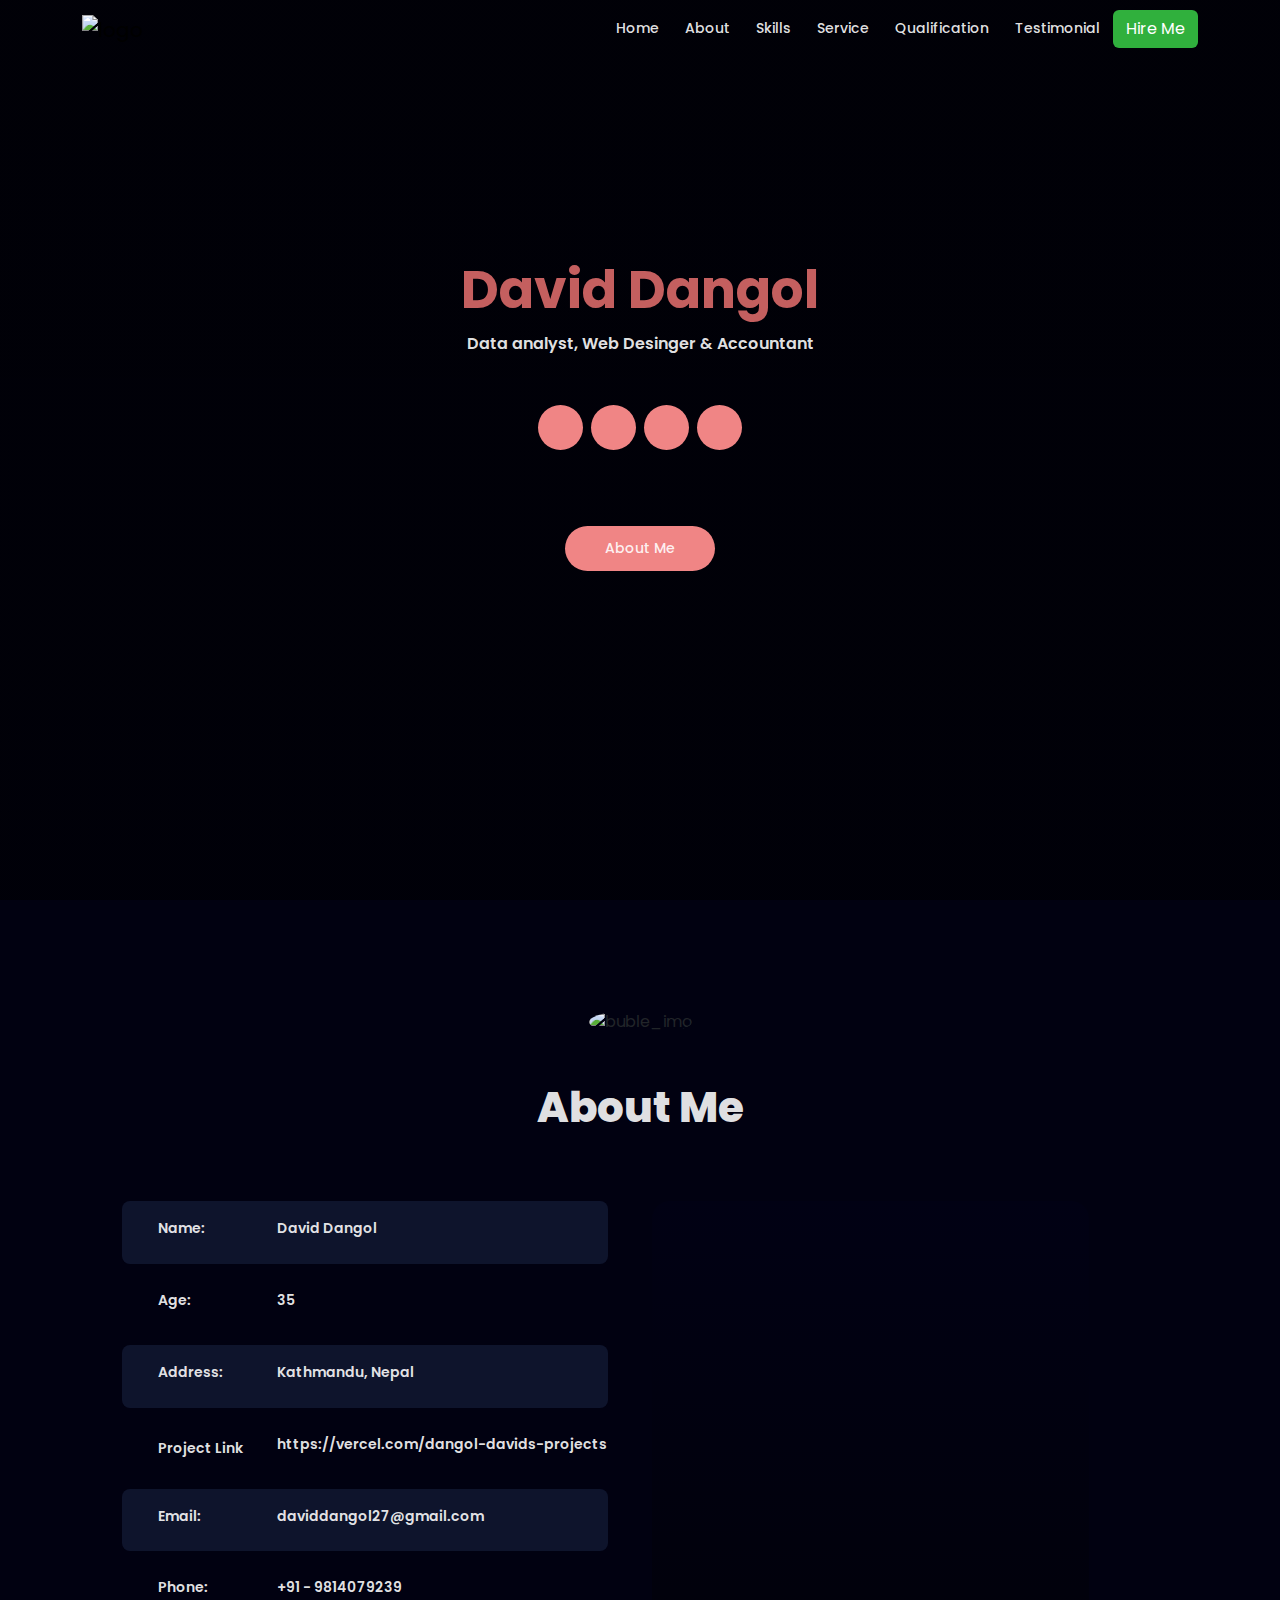
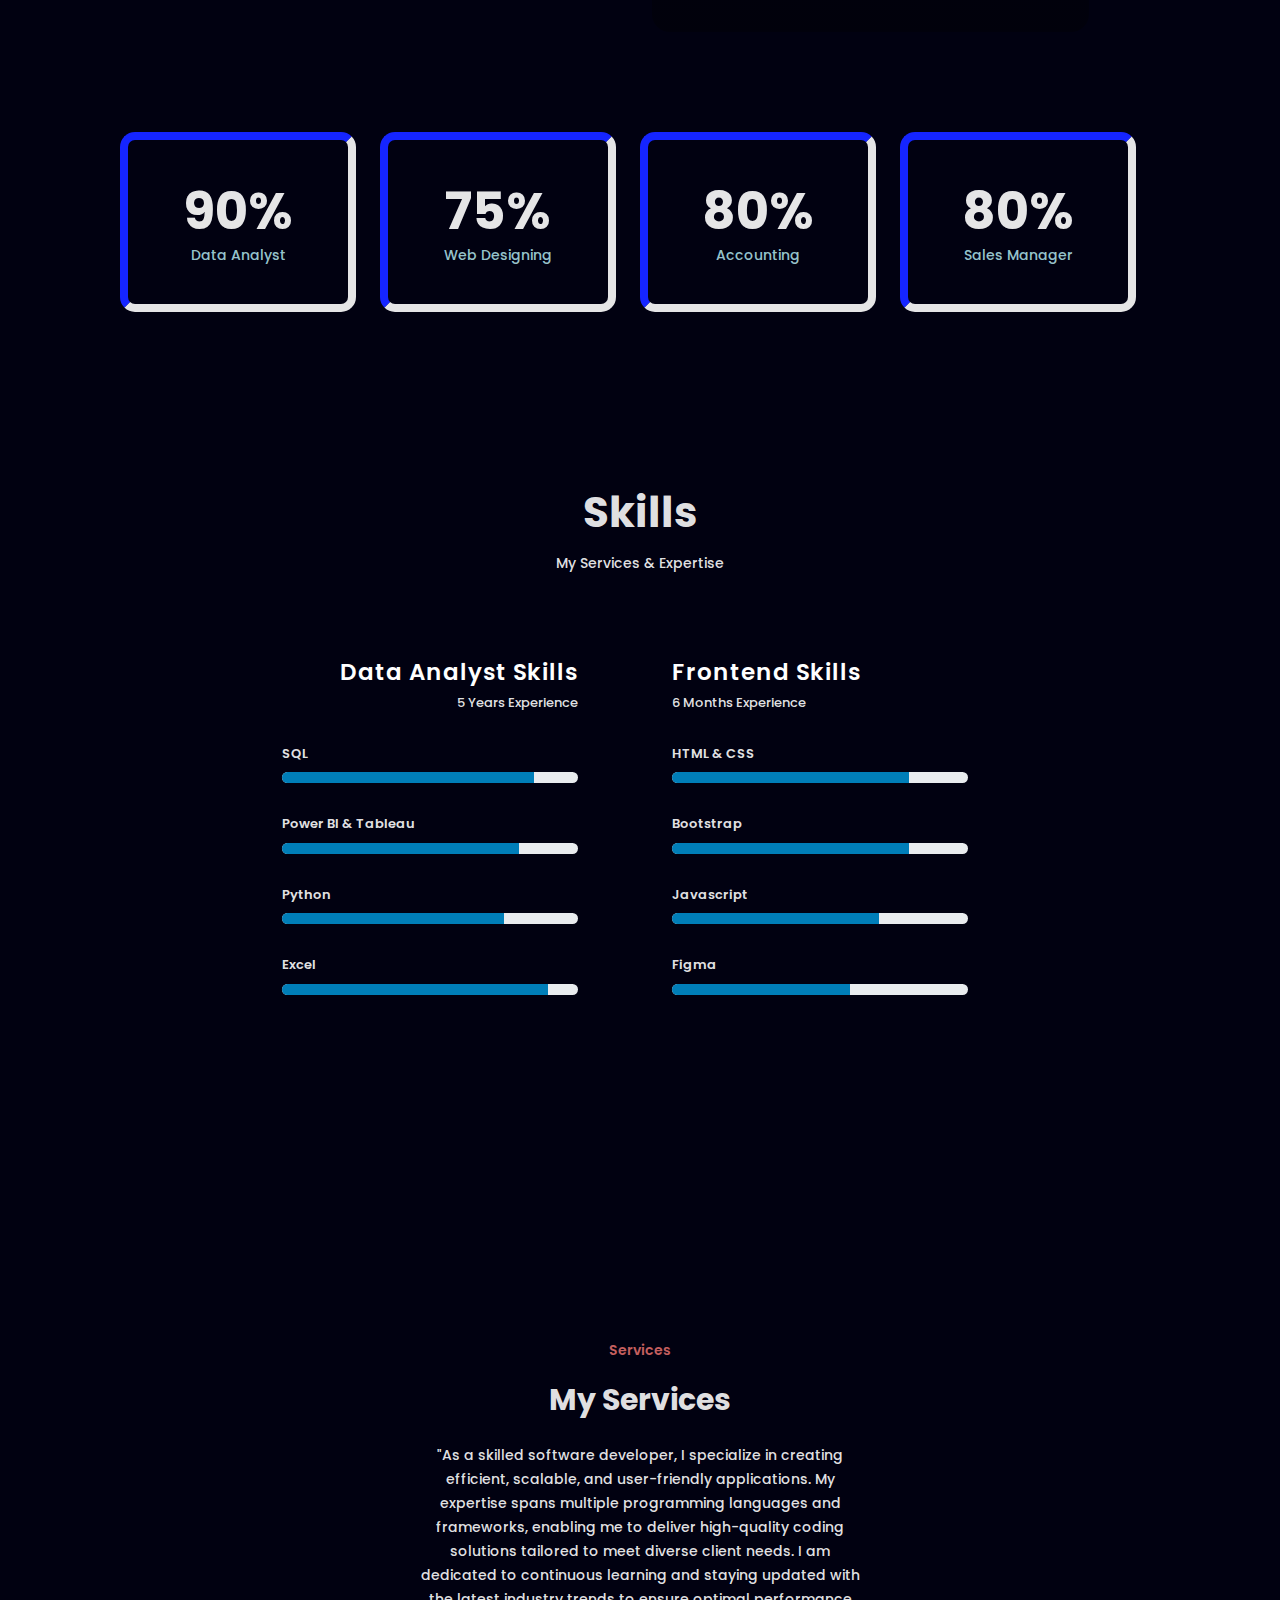
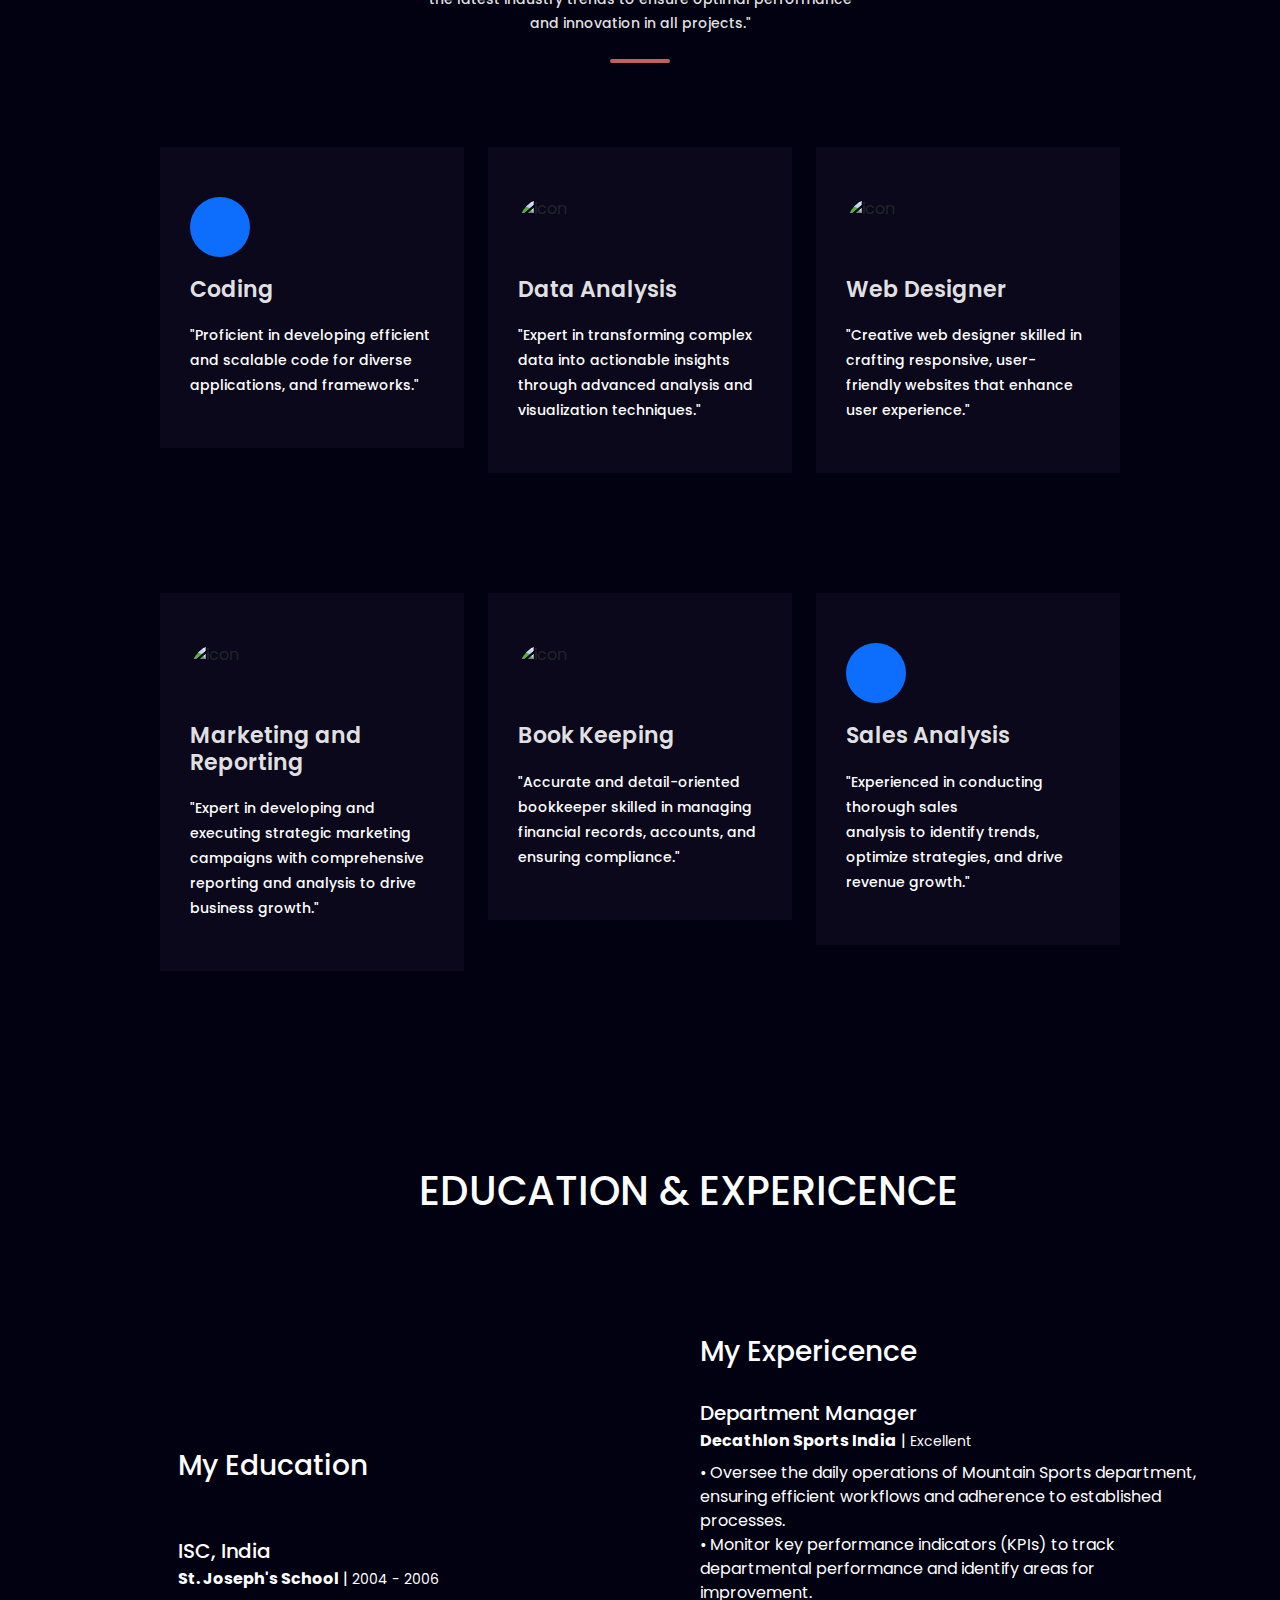
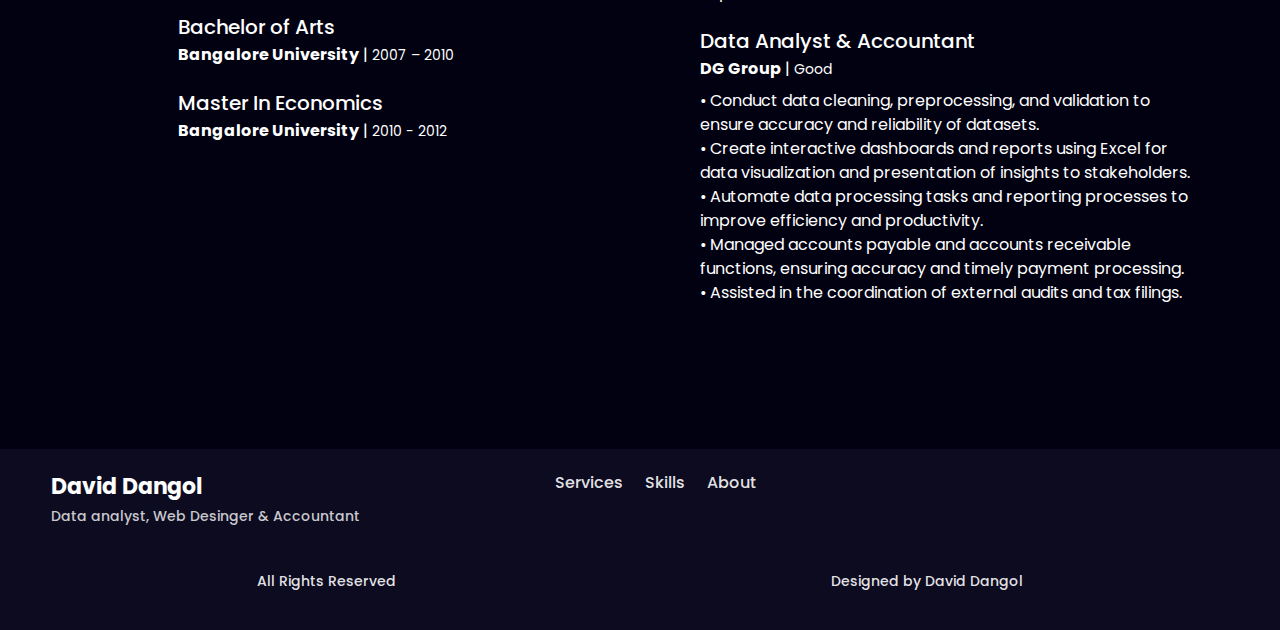
==== index.html @ d274c0df "Add files via upload" ====
<!DOCTYPE html>
<html lang="en">
  <head>
    <meta charset="UTF-8" />
    <meta name="viewport" content="width=device-width, initial-scale=1.0" />
    <title>Portfolio Website</title>
    <!-- Font -->
    <link
      href="https://fonts.googleapis.com/css2?family=Poppins:ital,wght@0,100;0,200;0,300;0,400;0,500;0,600;0,700;0,800;0,900;1,100;1,200;1,300;1,400;1,500;1,600;1,700&display=swap"
      rel="stylesheet"
    />

    <!-- Font awesome icons -->
    <link
      rel="stylesheet"
      href="https://cdnjs.cloudflare.com/ajax/libs/font-awesome/6.5.2/css/all.min.css"
      integrity="sha512-SnH5WK+bZxgPHs44uWIX+LLJAJ9/2PkPKZ5QiAj6Ta86w+fsb2TkcmfRyVX3pBnMFcV7oQPJkl9QevSCWr3W6A=="
      crossorigin="anonymous"
      referrerpolicy="no-referrer"
    />

    <!-- Bootstrap -->
    <link
      href="https://cdn.jsdelivr.net/npm/bootstrap@5.3.3/dist/css/bootstrap.min.css"
      rel="stylesheet"
      integrity="sha384-QWTKZyjpPEjISv5WaRU9OFeRpok6YctnYmDr5pNlyT2bRjXh0JMhjY6hW+ALEwIH"
      crossorigin="anonymous"
    />
    <link
      rel="stylesheet"
      href="	https://cdn.jsdelivr.net/npm/bootstrap@5.3.3/dist/js/bootstrap.bundle.min.js"
    />

    <link rel="stylesheet" href="style.css" />
    <link rel="stylesheet" href="respnsive.css" />
  </head>
  <body>
    <!-- Header  -->
    <div class="header">
      <!-- Navbar  -->
      <nav class="navbar navbar-expand-lg">
        <div class="container">
          <a class="navbar-brand" href="#">
            <img
              src="img/logo3.1.png"
              class="img_logo"
              alt="logo"
              width="250px"
            />
          </a>

          <!-- Menu btn  -->
          <span
            class="navbar-toggler menu"
            type="button"
            data-bs-toggle="collapse"
            data-bs-target="#navbarNav"
            aria-controls="navbarNav"
            aria-expanded="false"
            aria-label="Toggle navigation"
            ><img src="img/bar1.png" alt="" class="bars"
          /></span>

          <div class="collapse navbar-collapse" id="navbarNav">
            <ul class="navbar-nav ms-auto d-flex align-items-center">
              <li class="nav-item">
                <a class="nav-link" href="#">Home</a>
              </li>
              <li class="nav-item">
                <a class="nav-link" href="#about">About</a>
              </li>
              <li class="nav-item">
                <a class="nav-link" href="#skill">Skills</a>
              </li>
              <li class="nav-item">
                <a class="nav-link" href="#service">Service </a>
              </li>
              <li class="nav-item">
                <a class="nav-link" href="#qualification">Qualification</a>
              </li>
              <li class="nav-item">
                <a class="nav-link" href="#testimonial">Testimonial</a>
              </li>

              <a
                href="https://github.com/dangol-david?tab=repositories"
                class="btn btn-menu d-none d-lg-block pl-3"
                style="background-color: #30b03d; color: #ffffff"
                >Hire Me</a
              >
            </ul>
          </div>
        </div>
      </nav>
      <!-- Navbar  -->
      <div class="home_section">
        <div class="container">
          <div class="container_content_home">
            <div class="img_box_container"></div>
            <h1 class="heading_home">David Dangol</h1>
            <h4 class="heading_title">
              Data analyst, Web Desinger & Accountant
              <div class="container text-center py-5">
                <div class="d-flex justify-content-center mb-4">
                  <a href="https://github.com/dangol-david?tab=repositories" class="btn btn-light btn-social m-1 pt-2" > <i class="fab fa-github"></i></a>
                  <a class="btn btn-light btn-social m-1 pt-2" href="https://www.facebook.com/david.dangol"
                    ><i class="fab fa-facebook-f"></i
                  ></a>
                  <a class="btn btn-light btn-social m-1 pt-2" href="https://www.linkedin.com/in/david-dangol-04957899/"
                    ><i class="fab fa-linkedin-in"></i
                  ></a>
                  <a class="btn btn-light btn-social m-1 pt-2" href="#"
                    ><i class="fab fa-instagram"></i
                  ></a>
                </div>
              </div>
              <div class="btn_home2">
                <a href="#about" class="btn_home">About Me</a>
              </div>
            </h4>
          </div>
        </div>
      </div>
    </div>
    <!-- Header  End -->

    <!-- About  -->
    <section class="about" id="about">
      <div class="about_headings">
        <span
          ><img src="img/bubble1.jpg" class="img_icon_about" alt="buble_img"
        /></span>
       
        <h2 class="heading_about">About Me</h2>
      </div>

      <div class="container">
        <div class="row">
          <div class="col-lg-6 col-12">
            <div class="content_about">
              <div class="about_1">
                <div class="row">
                  <div class="col-lg-3 col-md-2 col-3">
                    <h4 class="about_data">Name:</h4>
                  </div>
                  <div class="col-lg-9 col-md-10 col-9">
                    <h4 class="about_data">David Dangol</h4>
                  </div>
                </div>
              </div>
              <div class="about_2">
                <div class="row">
                  <div class="col-lg-3 col-md-2 col-3">
                    <h4 class="about_data">Age:</h4>
                  </div>
                  <div class="col-lg-9 col-md-10 col-9">
                    <h4 class="about_data">35</h4>
                  </div>
                </div>
              </div>
              <div class="about_1">
                <div class="row">
                  <div class="col-lg-3 col-md-2 col-3">
                    <h4 class="about_data">Address:</h4>
                  </div>
                  <div class="col-lg-9 col-md-10 col-9">
                    <h4 class="about_data">Kathmandu, Nepal</h4>
                  </div>
                </div>
              </div>
              <div class="about_2">
                <div class="row">
                  <div class="col-lg-3 col-md-2 col-3">
                    <Projects class="about_data">Project Link</h4>
                  </div>
                  <div class="col-lg-9 col-md-10 col-9">
                    <h4 class="about_data">https://vercel.com/dangol-davids-projects</h4>
                  </div>
                </div>
              </div>
              <div class="about_1">
                <div class="row">
                  <div class="col-lg-3 col-md-2 col-3">
                    <h4 class="about_data">Email:</h4>
                  </div>
                  <div class="col-lg-9 col-md-10 col-9">
                    <h4 class="about_data">daviddangol27@gmail.com</h4>
                  </div>
                </div>
              </div>
              <div class="about_2">
                <div class="row">
                  <div class="col-lg-3 col-md-2 col-3">
                    <h4 class="about_data">Phone:</h4>
                  </div>
                  <div class="col-lg-9 col-md-10 col-9">
                    <h4 class="about_data">+91 - 9814079239</h4>
                  </div>
                </div>
              </div>
            </div>
          </div>
          <div class="col-lg-6 col-12">
            <div class="image_container_about">
              <div class="image_box_about"></div>
            </div>
          </div>

          <div class="boxes_container_about">
            <div class="row d-flex justify-content-center w-100">
              <div
                class="col-lg-3 col-md-6 col-sm-6 col-12 d-flex justify-content-center"
              >
                <div class="box_1_about">
                  <h2 class="number">90%</h2>
                  <span class="skill_about">Data Analyst</span>
                </div>
              </div>
              <div
                class="col-lg-3 col-md-6 col-sm-6 col-12 d-flex justify-content-center"
              >
                <div class="box_1_about">
                  <h2 class="number">75%</h2>
                  <span class="skill_about">Web Designing</span>
                </div>
              </div>
              <div
                class="col-lg-3 col-md-6 col-sm-6 col-12 d-flex justify-content-center"
              >
                <div class="box_1_about">
                  <h2 class="number">80%</h2>
                  <span class="skill_about">Accounting</span>
                </div>
              </div>
              <div
                class="col-lg-3 col-md-6 col-sm-6 col-12 d-flex justify-content-center"
              >
                <div class="box_1_about">
                  <h2 class="number">80%</h2>
                  <span class="skill_about">Sales Manager</span>
                </div>
              </div>
            </div>
          </div>
        </div>
      </div>
    </section>

    <!-- About  -->

    <!-- Skill  -->
    <section class="skills" id="skill">
      <div class="heading_skills_container">
        <h2 class="heading_skill">Skills</h2>
        <h4 class="heading_skill_about">My Services & Expertise</h4>
      </div>

      <div class="container">
        <div class="row">
          <div class="col-lg-6">
            <div class="content_skills">
              <h3 class="heading_content_skill">Data Analyst Skills</h3>
              <h5 class="heading_content_title">5 Years Experience</h5>
              <!-- progress bars  -->
              <div class="progress_bars_container pt-3">
                <label for="" class="skill_label">SQL</label>
                <div
                  class="progress"
                  role="progressbar"
                  aria-label="Basic example"
                  aria-valuenow="0"
                  aria-valuemin="0"
                  aria-valuemax="100"
                >
                  <div class="progress-bar" style="width: 85%"></div>
                </div>
                <label for="" class="skill_label">Power BI & Tableau</label>
                <div
                  class="progress"
                  role="progressbar"
                  aria-label="Basic example"
                  aria-valuenow="25"
                  aria-valuemin="0"
                  aria-valuemax="100"
                >
                  <div class="progress-bar" style="width: 80%"></div>
                </div>
                <label for="" class="skill_label">Python</label>
                <div
                  class="progress"
                  role="progressbar"
                  aria-label="Basic example"
                  aria-valuenow="50"
                  aria-valuemin="0"
                  aria-valuemax="100"
                >
                  <div class="progress-bar" style="width: 75%"></div>
                </div>
                <label for="" class="skill_label">Excel</label>
                <div
                  class="progress"
                  role="progressbar"
                  aria-label="Basic example"
                  aria-valuenow="75"
                  aria-valuemin="0"
                  aria-valuemax="100"
                >
                  <div class="progress-bar" style="width: 90%"></div>
                </div>
              </div>
            </div>
          </div>

          <div class="col-lg-6">
            <div class="content_skills right_side_content">
              <h3 class="heading_content_skill text-start">Frontend Skills</h3>
              <h5 class="heading_content_title text-start">
                6 Months Experience
              </h5>
              <!-- progress bars  -->
              <div class="progress_bars_container pt-3">
                <label for="" class="skill_label">HTML & CSS</label>
                <div
                  class="progress"
                  role="progressbar"
                  aria-label="Basic example"
                  aria-valuenow="0"
                  aria-valuemin="0"
                  aria-valuemax="100"
                >
                  <div class="progress-bar" style="width: 80%"></div>
                </div>
                <label for="" class="skill_label">Bootstrap</label>
                <div
                  class="progress"
                  role="progressbar"
                  aria-label="Basic example"
                  aria-valuenow="25"
                  aria-valuemin="0"
                  aria-valuemax="100"
                >
                  <div class="progress-bar" style="width: 80%"></div>
                </div>
                <label for="" class="skill_label">Javascript</label>
                <div
                  class="progress"
                  role="progressbar"
                  aria-label="Basic example"
                  aria-valuenow="50"
                  aria-valuemin="0"
                  aria-valuemax="100"
                >
                  <div class="progress-bar" style="width: 70%"></div>
                </div>
                <label for="" class="skill_label">Figma</label>
                <div
                  class="progress"
                  role="progressbar"
                  aria-label="Basic example"
                  aria-valuenow="75"
                  aria-valuemin="0"
                  aria-valuemax="100"
                >
                  <div class="progress-bar" style="width: 60%"></div>
                </div>
              </div>
            </div>
          </div>
        </div>
      </div>
    </section>

    <!-- Skill  -->

    <!-- service  -->
    <section class="services" id="service"> 
      <div class="header_service_container">
        <h4 class="header_service_title">Services</h4>
        <h2 class="heading_services">My Services</h2>
        <p class="para_services">
          "As a skilled software developer, I specialize in creating efficient, scalable, and user-friendly applications. My expertise spans multiple programming languages and frameworks, enabling me to deliver high-quality coding solutions tailored to meet diverse client needs. I am dedicated to continuous learning and staying updated with the latest industry trends to ensure optimal performance and innovation in all projects."
        </p>
      </div>

      <div class="container">
        <div class="row mt-5 mb-0 p-5 pb-4">
          <div class="col-lg-4 col-md-6 col-12">
            <div class="content_services">
              <i class="fa fa-2x fa-laptop service-icon bg-primary text-white mr-3"></i>
              <h3 class="heading_content_service">Coding</h3>
              <p class="para_content_service">
                "Proficient in developing efficient and scalable code for diverse applications,  and frameworks."

              </p>
            </div>
          </div>
          <div class="col-lg-4 col-md-6 col-12 margin">
            <div class="content_services">
              <span
                ><img src="img/data.webp" class="service-icon" alt="icon"
              /></span>
              <h3 class="heading_content_service">Data Analysis</h3>
              <p class="para_content_service">
                "Expert in transforming complex data into actionable insights through advanced analysis and visualization techniques."
              </p>
            </div>
          </div>
          <div class="col-lg-4 col-md-6 col-12 tablet_mode">
            <div class="content_services">
              <span
                ><img src="img/creativity.avif" class="service-icon" alt="icon"
              /></span>
              <h3 class="heading_content_service">Web Designer</h3>
              <p class="para_content_service">
                "Creative web designer skilled in crafting responsive, user-friendly websites that enhance user experience."
              </p>
            </div>
          </div>
        </div>
        <div class="row  mt-5 mb-0 p-5 pb-4">
          <div class="col-lg-4 col-md-6 col-12">
            <div class="content_services">
              <span
                ><img src="img/Marketing and Reporting.png" class="service-icon" alt="icon"
              /></span>
              <h3 class="heading_content_service">Marketing and Reporting</h3>
              <p class="para_content_service">
                "Expert in developing and executing strategic marketing campaigns with comprehensive reporting and analysis to drive business growth."
              </p>
            </div>
          </div>
          <div class="col-lg-4 col-md-6 col-12 margin">
            <div class="content_services">
              <span
                ><img src="img/book keeping.png" class="service-icon" alt="icon"
              /></span>
              <h3 class="heading_content_service">Book Keeping</h3>
              <p class="para_content_service">
                "Accurate and detail-oriented bookkeeper skilled in managing financial records, accounts, and ensuring compliance."
              </p>
            </div>
          </div>
          <div class="col-lg-4 col-md-6 col-12 tablet_mode ">
            <div class="content_services">
              <i class="fa fa-2x fa-line-chart service-icon bg-primary text-white mr-3 "></i>
              
              <h3 class="heading_content_service">Sales Analysis</h3>
              <p class="para_content_service">
                "Experienced in conducting thorough sales <br>analysis to identify trends, optimize strategies, and drive revenue growth."
              </p>
            </div>
          </div>
        </div>
      </div>
    </section>

    <!-- service  -->
    <!-- Qualification Start -->
    <div class="container-fluid py-5 my-5 mx-5 px-5" id="qualification">
      <div class="container edu">
        <div
          class="position-relative d-flex align-items-center justify-content-center"
        >
          <h1
            class="position-absolute text-uppercase text-primary text-white education"
          >
            Education & Expericence
          </h1>
        </div>
        <div class="row align-items-center row mt-5 mb-0 p-5 pb-4">
          <div class="col-lg-6">
            <h3 class="mb-5 text-white">My Education</h3>
            <div class="border-left border-primary pt-2">
              <div class="position-relative ex-me mb-4">
                <i
                  class="far fa-dot-circle text-primary position-absolute"
                  style="top: 2px; left: -35px; font-size: 22px"
                ></i>
                <h5 class="font-weight-bold mb-1 text-white">ISC, India</h5>
                <p class="mb-2 text-white">
                  <strong>St. Joseph's School</strong> |
                  <small>2004 - 2006</small>
                </p>
                <p class="text-white">
                  
                </p>
              </div>
              <div class="position-relative ex-me mb-4">
                <i
                  class="far fa-dot-circle text-primary position-absolute"
                  style="top: 2px; left: -35px; font-size: 22px"
                ></i>
                <h5 class="font-weight-bold mb-1 text-white">
                  Bachelor of Arts
                </h5>
                <p class="mb-2 text-white">
                  <strong>Bangalore University</strong> |
                  <small>2007 – 2010</small>
                </p>
                <p class="text-white">
                  
                </p>
              </div>
              <div class="position-relative ex-me mb-4">
                <i
                  class="far fa-dot-circle text-primary position-absolute"
                  style="top: 2px; left: -35px; font-size: 22px"
                ></i>
                <h5 class="font-weight-bold mb-1 text-white">
                  Master In Economics
                </h5>
                <p class="mb-2 text-white">
                  <strong>Bangalore University</strong> |
                  <small>2010 - 2012</small>
                </p>
                <p class="text-white">
                  
                </p>
              </div>
            </div>
          </div>
          <div class="col-lg-6">
            <h3 class="mb-4 text-white mt-5">My Expericence</h3>
            <div class="border-left border-primary pt-2 pl-4 ml-2">
              <div class="position-relative ex-me mb-4">
                <i
                  class="far fa-dot-circle text-primary position-absolute"
                  style="top: 2px; left: -35px; font-size: 22px"
                ></i>
                <h5 class="font-weight-bold mb-1 text-white">
                  Department Manager
                </h5>
                <p class="mb-2 text-white">
                  <strong>Decathlon Sports India</strong> |
                  <small> Excellent</small>
                </p>
                <p class="text-white">
                  •	Oversee the daily operations of Mountain Sports department, ensuring efficient workflows and adherence to established processes.<br>
                  •	Monitor key performance indicators (KPIs) to track departmental performance and identify areas for improvement.

                </p>
              </div>
              <div class="position-relative ex-me mb-4">
                <i
                  class="far fa-dot-circle text-primary position-absolute"
                  style="top: 2px; left: -35px; font-size: 22px"
                ></i>
                <h5 class="font-weight-bold mb-1 text-white">Data Analyst & Accountant</h5>
                <p class="mb-2 text-white">
                  <strong>DG Group</strong> | <small> Good</small>
                </p>
                <p class="text-white">
                  •	Conduct data cleaning, preprocessing, and validation to ensure accuracy and reliability of datasets.<br>
                  •	Create interactive dashboards and reports using Excel for data visualization and presentation of insights to stakeholders.<br>
                  •	Automate data processing tasks and reporting processes to improve efficiency and productivity.<br>
                  •	Managed accounts payable and accounts receivable functions, ensuring accuracy and timely payment processing.<br>
                  •	Assisted in the coordination of external audits and tax filings.<br>
                  
                </p>
              </div>
              
            </div>
          </div>
        </div>
      </div>
    </div>
    <!-- Qualification End -->

    

    <!-- Footer  -->
    <footer>
      <div class="footer_container">
        <div class="row h-100 d-flex align-items-center">
          <div class="col-lg-4 col-md-4 d-flex justify-content-center">
            <div class="footer_1">
              <h3 class="heading_footer">David Dangol</h3>
              <h5 class="heading_footer_title">Data analyst, Web Desinger & Accountant</h5>
            </div>
          </div>
          <div class="col-lg-4 col-md-4 d-flex justify-content-center">
            <ul class="navbar_footer">
              <li class="nav-item">
                <a href="#service" class="nav-link-footer">Services</a>
              </li>
              <li class="nav-item">
                <a href="#skill" class="nav-link-footer">Skills</a>
              </li>
              <li class="nav-item">
                <a href="#about" class="nav-link-footer">About</a>
              </li>
            </ul>
          </div>
          <div class="col-lg-4 col-md-4 d-flex justify-content-center">
            <div class="social_media_footer">
              <a href="http://github.com/dangol-david?tab=repositories"><i class="fab icon_footer fa-github"></i></a>
              <a href="https://www.linkedin.com/in/david-dangol-04957899/"><i class="fab icon_footer fa-linkedin-in"></i></a>
              <i class="fab icon_footer fa-instagram"></i>
              <i class="fab icon_footer fa-facebook"></i>
            </div>
          </div>
        </div>
      </div>
    </footer>
    <div class="footer_copyrights">
      <h4 class="heading_copy">All Rights Reserved</h4>
      <h4 class="heading_copy">Designed by David Dangol</h4>
    </div>

    <!-- Footer  -->
  </body>

  <script
    src="https://cdn.jsdelivr.net/npm/bootstrap@5.3.3/dist/js/bootstrap.bundle.min.js"
    integrity="sha384-YvpcrYf0tY3lHB60NNkmXc5s9fDVZLESaAA55NDzOxhy9GkcIdslK1eN7N6jIeHz"
    crossorigin="anonymous"
  ></script>
  <script
    src="https://cdn.jsdelivr.net/npm/@popperjs/core@2.11.8/dist/umd/popper.min.js"
    integrity="sha384-I7E8VVD/ismYTF4hNIPjVp/Zjvgyol6VFvRkX/vR+Vc4jQkC+hVqc2pM8ODewa9r"
    crossorigin="anonymous"
  ></script>
  <script
    src="https://cdn.jsdelivr.net/npm/bootstrap@5.3.3/dist/js/bootstrap.min.js"
    integrity="sha384-0pUGZvbkm6XF6gxjEnlmuGrJXVbNuzT9qBBavbLwCsOGabYfZo0T0to5eqruptLy"
    crossorigin="anonymous"
  ></script>
</html>
---- style.css ----
@import url('https://fonts.googleapis.com/css2?family=Poppins:ital,wght@0,100;0,200;0,300;0,400;0,500;0,600;0,700;0,800;0,900;1,100;1,200;1,300;1,400;1,500;1,600;1,700&display=swap');

*{
  margin: 0;
  padding: 0;
  box-sizing: border-box;
  text-decoration: none;
  font-family: "Poppins", sans-serif;
}

.header{
  width: 100%;
  height: 100vh;
  background-image: linear-gradient(rgba(0,0,0,0.6),rgba(0,0,0,0.5)),url(img/banner.avif);
  background-position: center;
  background-size: cover;
}

.nav-item{
  margin: 0 5px;
}
.nav-link{
  font-size: 14px;
  font-weight: 500;
  color: rgba(255, 255, 255, 0.899);
  transition: 0.2s ease-in-out;
}

.nav-link:hover{
  color: yellowgreen;
}
.nav-btn {
  padding-top: 10px;
  padding-bottom: 1px;
  padding-left: 8px;
  padding-right: 8px;
  border: 2px solid rgb(208, 86, 0);
  text-decoration: none;
  font-size: 14px;
  font-weight: 500;
  color: rgb(255, 160, 92);
  border-radius: 2px;
  margin: 16px 16px;
  transition: 0.2s ease-in;
  
}
.nav-btn:hover{
  background-color: yellowgreen;
  color: rgb(220, 14, 14);
  border: 2px solid yellowgreen;
}
.home_section{
width: 100%;
height: 80vh;
}

.container_content_home{
width: 100%;
height: 60vh;
display: flex;
justify-content: center;
align-items: center;
flex-direction: column;
}
.img_box_container{
width: 150px;
height: 150px;
background-image: url(img/linkden\ 2.png);
border-radius: 50%;
background-position: center;
background-size: cover;
border-color: blanchedalmond;

}
.heading_home{
font-size: 52px;
font-weight: 700;
color: rgb(196, 95, 95);
padding: 15px 0;

}
.heading_title{
font-size: 16px;
color: rgba(255, 255, 255, 0.899);
font-weight: 600;
margin: -10px 0;
}
.social_media_container{
  margin-top: 40px;
  margin-bottom: 30px;
  display: flex;
  justify-content: center;
}

.icon_home{
  color: rgb(240, 133, 133);
  font-size: 21px;
  margin: 0 8px;
  cursor: pointer;
}
.btn_home2{
  width: 100%;
  display: flex;
  justify-content: center;
}
.btn_home{
  display: inline-block;
  padding: 14px 40px;
  font-size: 14px;
  font-weight: 500;
  color: rgba(255, 255, 255, 0.899);
  background-color: rgb(240, 133, 133);
  outline:none;
  border-radius: 40px;
  text-decoration: none;
  transition: .3 ease-in-out;
}
.btn_home:hover{
  background-color: rgb(166, 91, 91);
}


/* About Start */
body{
  background-color: rgb(1, 1, 17);
}
.about{
  height: auto;
  padding: 80px 0;
}
.about_headings{
  text-align: center;
}
.img_icon_about{
  width: 80px;
  margin: 30px 0; 
  border-radius: 50%;
 
}
.heading_title_about{
  font-size: 12px;
  color: rgb(255, 255, 255,0.798);
  font-weight: 800;
  text-transform: uppercase;
}
.heading_about{
  font-size: 42px;
  font-weight: 800;
  color: rgba(255, 255, 255, 0.899);
  margin-top: 19px;
}
.content_about{
  padding: 60px 20px;
  padding-left: 100px;
}
.about_1{
  background-color: rgb(18, 26, 52,0.762);
  padding: 19px 36px;
  border-radius: 8px;
  margin-bottom: 9px;
}
.about_data{
  color: rgba(255, 255, 255, 0.899);
  font-size: 14px;
  font-weight: 600;

}
.about_2{
  padding: 19px 36px;
  margin-bottom: 9px;
}
.image_container_about{
  padding: 60px 0;
  height: 100%;
}

.image_box_about{
  width: 80%;
  height: 100%;
  background-image: linear-gradient(rgba(0,0,23,.48),rgba(0,0,0,0.34)),url(img/about.avif);
  background-position: center;
  background-size: cover;
  border-radius: 18px;
}
.boxes_container_about{
  width: 100%;
  padding: 0 50px;
  padding-top: 40px !important;
}
.box_1_about{
  width: 240px;
  height: 180px;
  border: 8px solid rgba(255, 255, 255, 0.899);
  border-top: 8px solid rgb(21, 37, 255);
  border-left: 8px solid rgb(21, 37, 255);
  border-radius: 15px;
  display: flex;
  flex-direction: column;
  justify-content: center;
  align-items: center;
}
.number{
  font-size: 51px;
  font-weight: 700;
  color: rgba(255, 255, 255, 0.899);
  margin: 3px 0;
}
.skill_about{
  font-size: 14px;
  font-weight: 500;
  color: rgba(192, 249, 255, .8);

}

/* skill  */
.skills{
  width: 100%;
  height: 100vh;
  padding: 80px 120px;
}
.heading_skills_container{
  text-align: center;
  width: 100%;
}
.heading_skill{
  font-size: 42px;
  font-weight: 700;
  color: rgba(255, 255, 255, 0.899);
  margin: 16px 0;
}
.heading_skill_about{
  font-size: 14px;
  color: rgba(255, 255, 255, 0.899);
  font-weight: 500;
}
.content_skills{
  width: 100%;
  padding: 80px 50px 0 150px;
}
.right_side_content{
  /* padding: 80px 180px 0 20px; */
  padding: 80px 180px 0 20px;
}
.heading_content_skill{
  font-size: 23px;
  font-weight: 600;
  text-align: end;
  color: white;
  letter-spacing: 1px;
}
.heading_content_title{
  font-size: 13px;
  color: rgba(255, 255, 255, 0.899);
  text-align: end;
}
.skill_label{
  color: rgba(255, 255, 255, 0.899);
  font-size: 13px;
  font-weight: 600;
  margin: 9px 0;
}
.progress{
  margin-bottom: 22px;
  height: 11px;
}
.progress-bar{
  background-color: rgb(0, 126, 184);
}

/* services  */

.services{
  height: auto;
  padding: 50px 100px;
}
.header_service_container{
  text-align: center;
  display: flex;
  flex-direction: column;
  align-items: center;
}

.header_service_title{
  font-size: 14px;
  font-weight: 600;
  color: rgb(196, 95, 95);
}
.heading_services{
  font-size: 30px;
  font-weight: 700;
  color: rgba(255, 255, 255, 0.899);
  margin: 15px 0;
}
.para_services{
  font-size: 14px;
  font-weight: 500;
  color: rgba(255, 255, 255, 0.899);
  text-align: center;
  max-width: 42%;
  display: block;
  line-height: 24px;
  margin-top: 10px;
  position: relative;
}

.para_services::after{
  content: '';
  position: absolute;
  width: 60px;
  height: 4px;
  border-radius: 10px;
  background-color: rgb(196, 95, 95);
  bottom: -28px;
  left: 50%;
  transform: translateX(-50%);
}

.content_services{
  width: 100%;
  height: auto;
  background-color: #0a081a;
  padding: 50px 30px;
  transition:  .3s ease-in-out;
  cursor: pointer;
}
.content_services:hover{
  transform: translateY(-10px);
  background-color: #0d0b20;
}
.icon_service{
  width: 42px;
  margin-bottom: 5px;
}
.heading_content_service{
  color: rgba(255, 255, 255, 0.899);
  font-size: 22px;
  font-weight: 600;
  margin: 20px 0;
}
.para_content_service{
  font-size: 14px;
  color: white !important;
  font-weight: 500;
  line-height: 25px;
  margin: 0;
}
.edu{
  text-align: start;
  width: 100%;
  align-items: center;
  margin-top: 50px;
}
.education{
  margin: 50px 250px ;

}
.btn-social {
  width: 45px;
  height: 45px;
  padding-left: 0;
  padding-right: 0;
  text-align: center;
  border-radius:45px;
  background-color: rgb(240, 133, 133);
  border: none;
  color: rgba(255, 255, 255, 0.899);
  align-items: center;
  justify-content: center;
}

.service-icon {
  width: 60px;
  height: 60px;
  display: flex;
  align-items: center;
  justify-content: center;
  border-radius: 60px;
}

.heading_test{
text-align: center;
font-size: 34px;
font-weight: 600;
color: rgba(255, 255, 255, 0.899);
margin: 20px 0;

}
.heading_2{
 color: rgba(255, 255, 255, 0.899);
 font-size: 13px;
 font-weight: 500;
 text-align: center;

}
.content_test{
padding: 30px 20px 80px 150px;
}
.content_test_2{
  /* padding: 30px 150px 80px 20px; */
  padding: 30px 150px 80px 20px;
}

.img_container_test{
width: 70px;
height: 70px;
background-image: url(img/image.jpg);
background-position: center;
background-size: cover;
border-radius: 50%;
}

.toppart_test{
  display: flex;
  gap: 0 20px;
  align-items: center;
}

.stars{
  font-size: 14px;
  color: rgb(202, 0202, 7);
}

.name_client{
  font-size: 18px;
  font-weight: 500;
  color: rgba(255, 255, 255, 0.899);
  margin: 6px 0;
}

.para_content_test{
  font-size: 15px;
  color: rgba(255, 255, 255, 0.7);
  font-weight: 400;
  line-height: 27px;
  margin-top: 16px;
}
.footer_container{
  background-color: #0d0b20;
}

.heading_footer{
  font-size: 22px;
  font-weight: 700;
  color: white;
  margin-top: 25px;
}
.heading_footer_title{
  font-size: 14px;
  font-size: 400;
  color: rgba(255, 255, 255, 0.78);
}

.navbar_footer{
  display: flex;
  list-style: none;

}

.nav-link-footer{
  text-decoration: none;
  margin: 0 6px;
  font-size: 16px;
  font-weight: 500;
  color: rgba(255, 255, 255, 0.899);
}
.icon_footer{
  color: white;
  font-size: 21px;
  margin: 0 6px;
  cursor: pointer;
  transition: 0.2s ease-in;

}
.icon_footer:hover{
  color: yellow;
}

.footer_copyrights{
  height: auto;
  padding: 40px;
  display: flex;
  justify-content: space-around;
  background-color: #0d0b20;
}
.heading_copy{
  color: rgba(255, 255, 255, 0.899);
  font-size: 14px;
  margin: 0;
}
---- respnsive.css ----
/* Responsivness  */

@media (max-width:1400px) {
  .content_about{
    padding-left: 40px;
  }
  .about_1{
    padding: 19px 0 19px 36px;
  }
  .about_2{
    padding: 19px 0 19px 36px;
  }
}

@media (max-width:1200px){
  .skills{
    height: auto !important;
  }
  .content_skills{
    width: 100%;
    padding: 80px 50px 0 50px;
  }
  .right_side_content{
    padding: 80px 60px 0 50px;
  }
  .services{
    padding: 40px 20px;
  }
  .testimonials{
    padding: 50px 40px !important;
  }
 
}

@media (max-width:992px) {
  .bars{
    width: 30px;
  }
  .navbar-nav{
    display: flex;
    justify-content: center;
    align-items: center;
  }
  .nav-item{
    margin: 8px 0;
  }
  .navlink{
    font-size: 15px;
  }
  .nav-btn{
    display: block;
    margin: 6px ;
  }
  .about{
    padding: 40px 0;
  }
  .image_container_about{
    width: 100% ;
    height: 600px;
   
  }
  .image_box_about{
    width: 100%;
    height: 100%;
  }
  .box_1_about{
    margin-bottom: 26px;
  }
  .heading_content_title, .heading_content_skill{
    text-align: start;
  }
  .content_skills{
    padding: 80px 30px 0 30px;
  }
  .right_side_content{
    padding: 80px 30px 0 30px;
  }
  .content_test{
    padding: 30px 50px 40px 50px;
  } 
  .content_test_2{
    padding: 30px 50px 40px 50px;
  }
}
@media (max-width:768px){
  .skills{
    padding: 80px 40px;
  }
  .tablet_mode{
    display: none !important;
  } 
  .margin{
    margin-top: 24px;
  }
  .social_media_footer{
    display: flex;
    width: 100%;
    justify-content: center;
  }
  .header_footer_title{
    text-align: center;
  }
  .footer{
    padding-bottom: 10px;
  }
  .para_services{
    max-width: 75%;
  }
}
@media (max-width:576px){
  .heading_title{
    text-align: center;
    font-size: 14px;
  }
  .footer_copyrights{
    display: flex;
    align-items: center;
    flex-direction: column;
    gap: 12px 0;
    padding: 30px 0;
  }
}
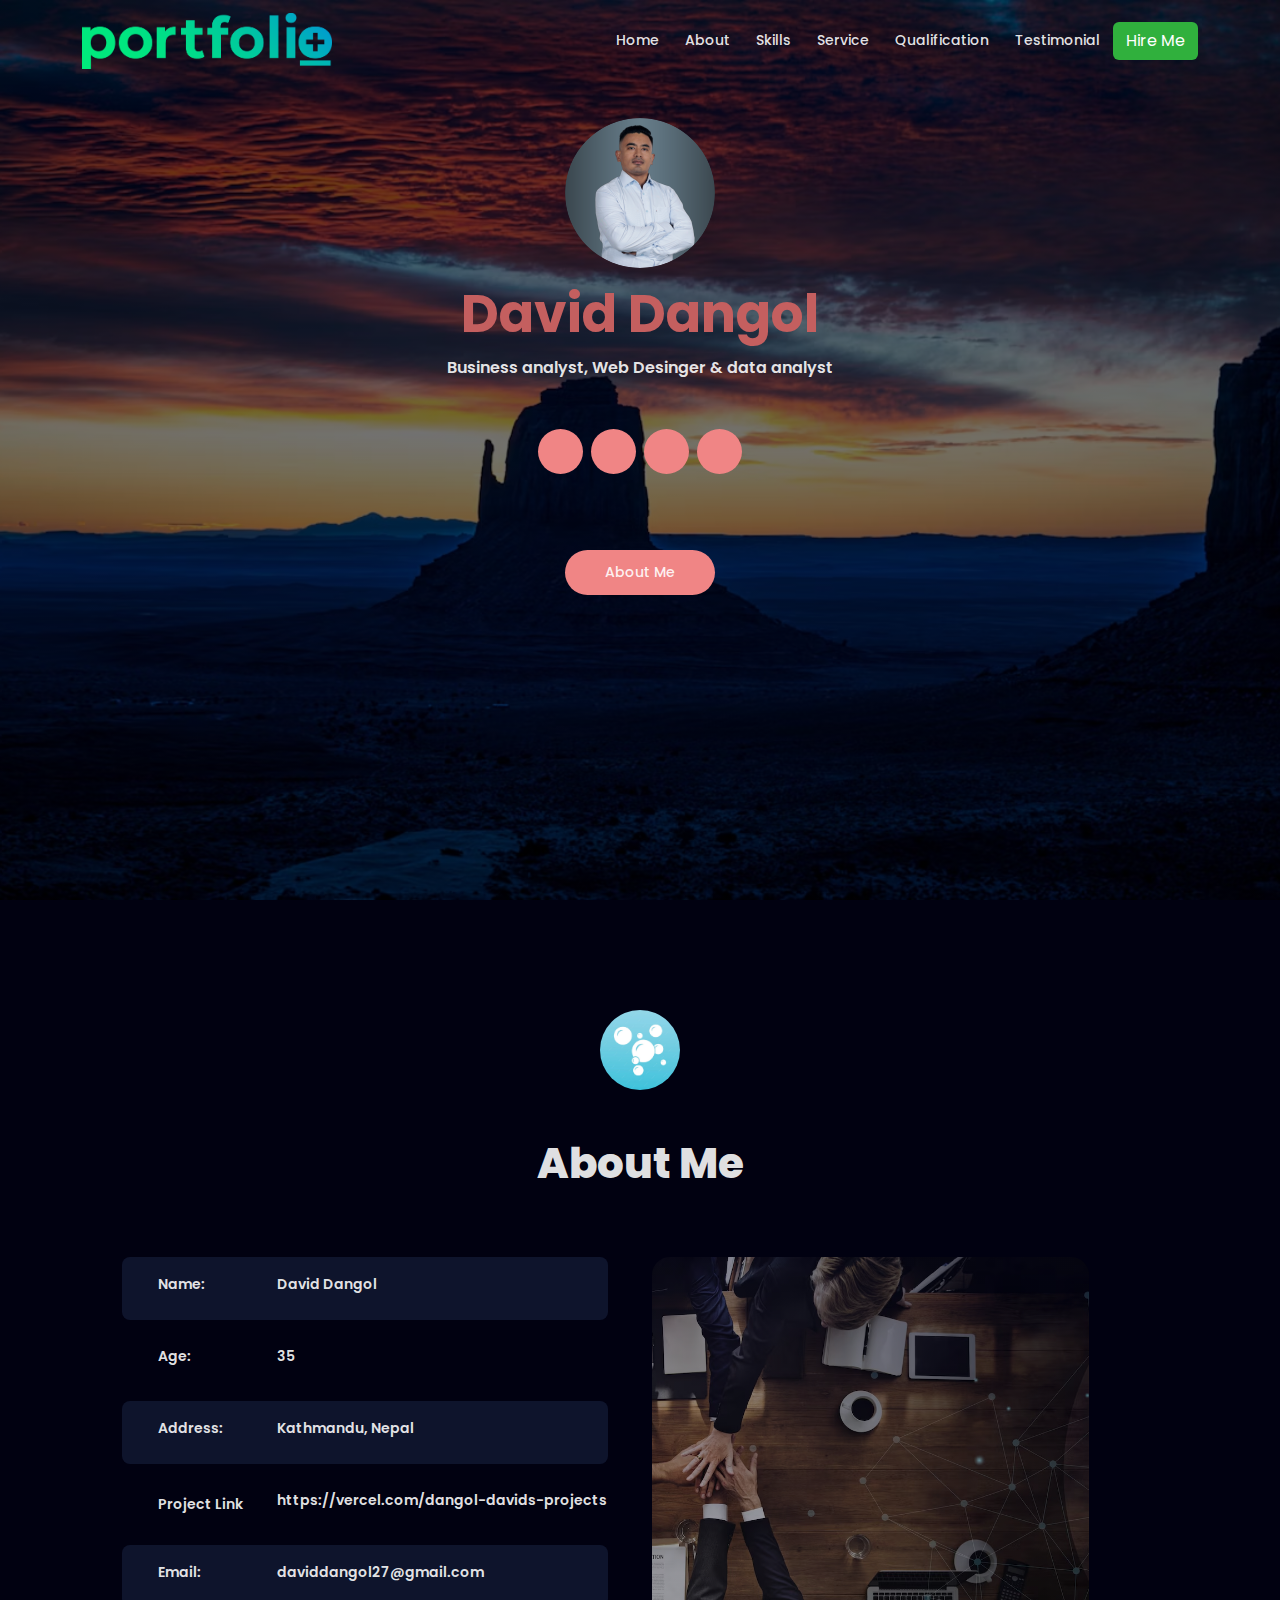
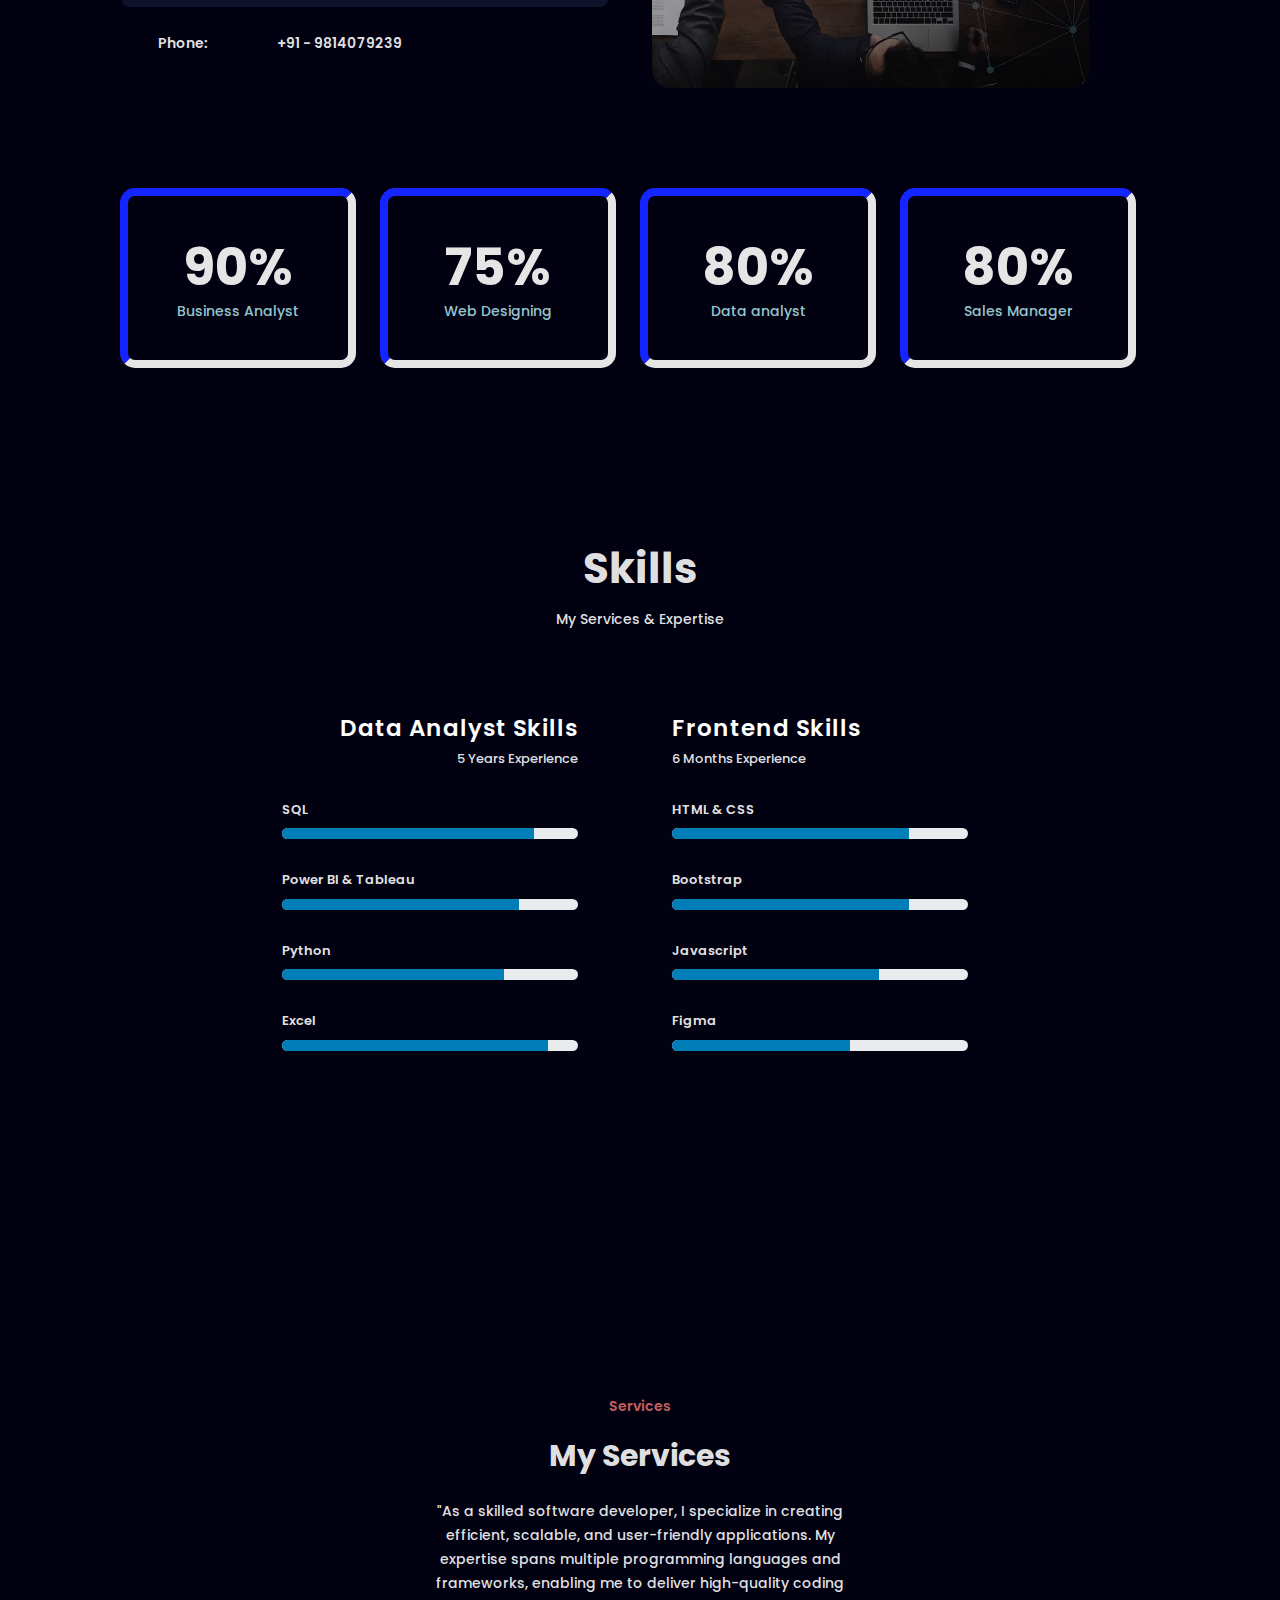
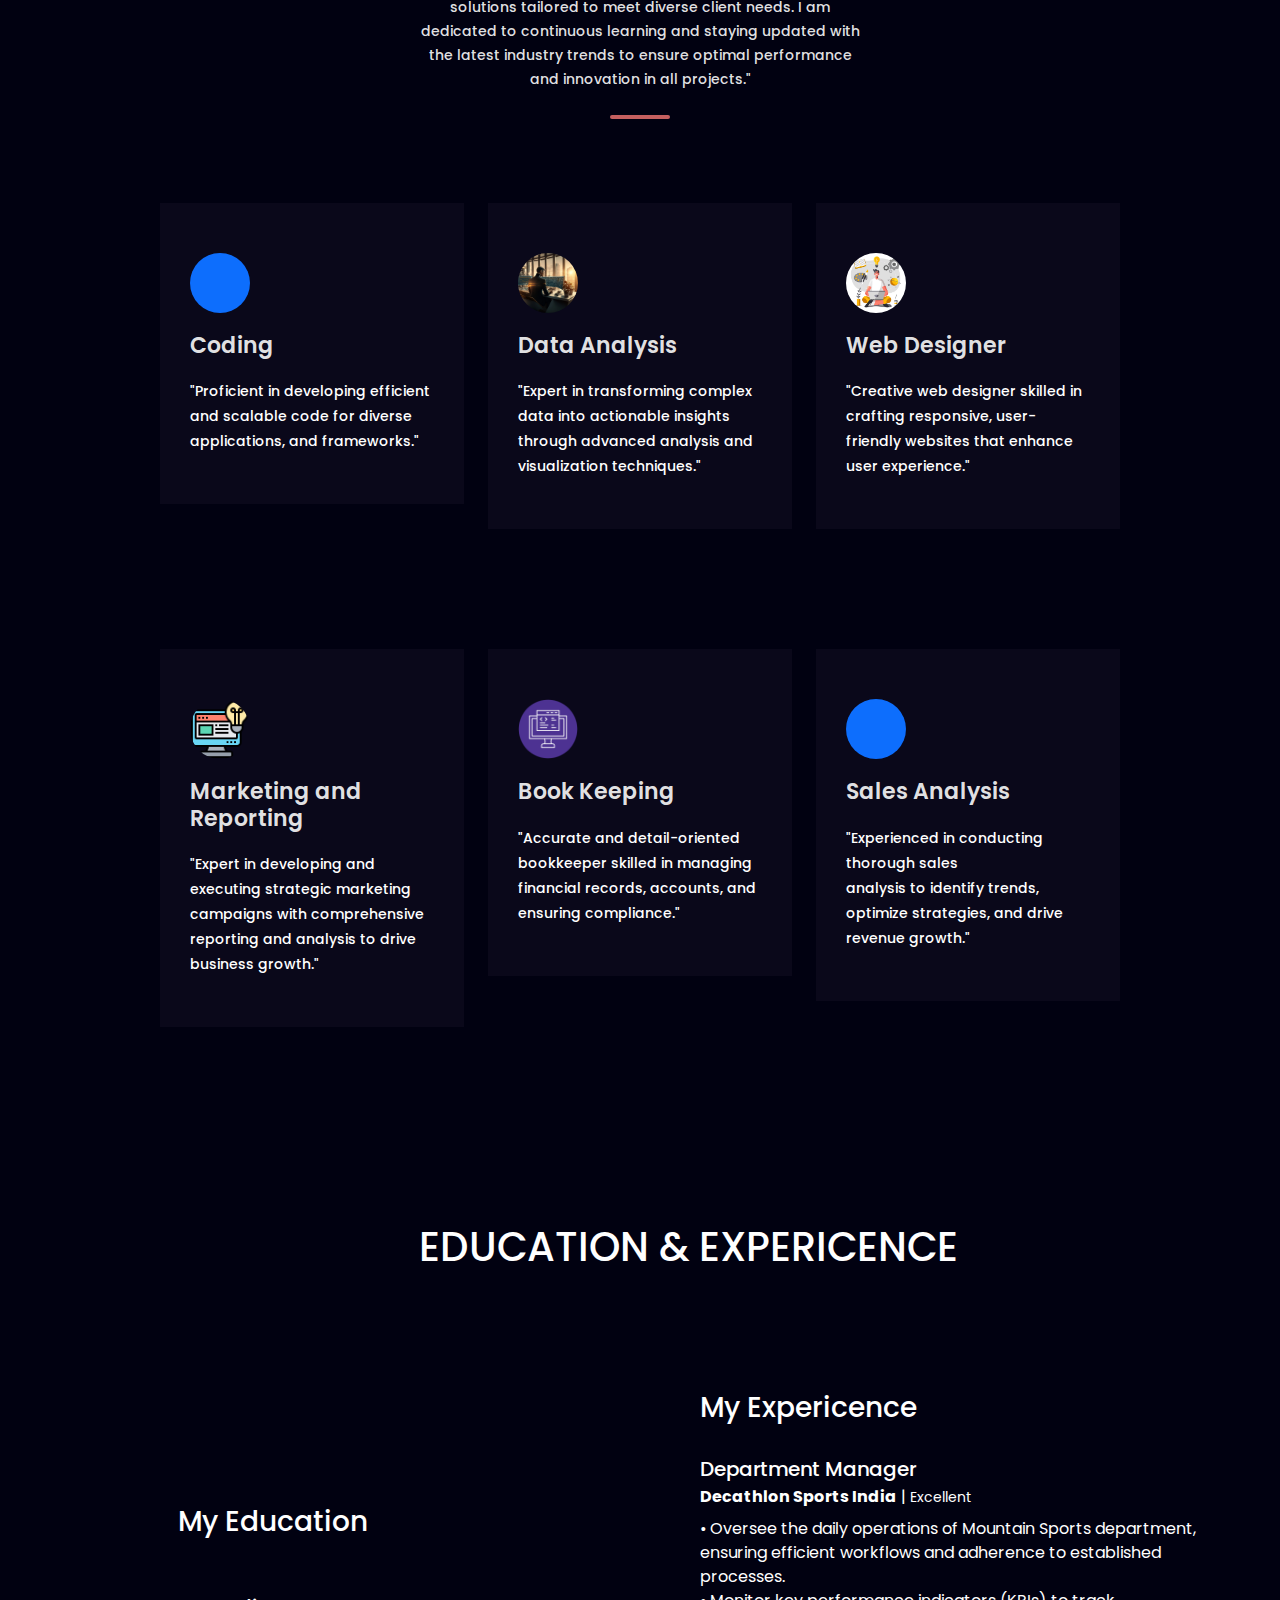
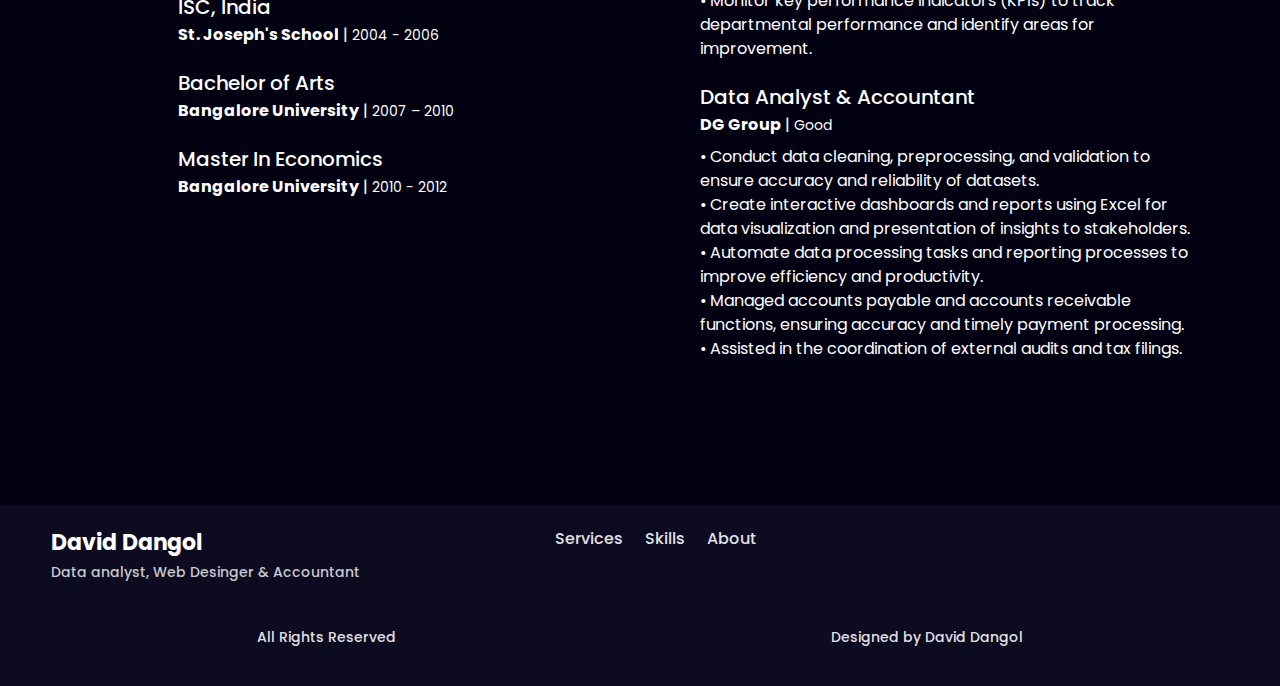
==== commit 03c9a720: "Update index.html" ====
--- a/index.html
+++ b/index.html
@@ -99,7 +99,7 @@
             <div class="img_box_container"></div>
             <h1 class="heading_home">David Dangol</h1>
             <h4 class="heading_title">
-              Data analyst, Web Desinger & Accountant
+              Business analyst, Web Desinger & data analyst
               <div class="container text-center py-5">
                 <div class="d-flex justify-content-center mb-4">
                   <a href="https://github.com/dangol-david?tab=repositories" class="btn btn-light btn-social m-1 pt-2" > <i class="fab fa-github"></i></a>
@@ -213,7 +213,7 @@
               >
                 <div class="box_1_about">
                   <h2 class="number">90%</h2>
-                  <span class="skill_about">Data Analyst</span>
+                  <span class="skill_about">Business Analyst</span>
                 </div>
               </div>
               <div
@@ -229,7 +229,7 @@
               >
                 <div class="box_1_about">
                   <h2 class="number">80%</h2>
-                  <span class="skill_about">Accounting</span>
+                  <span class="skill_about">Data analyst</span>
                 </div>
               </div>
               <div
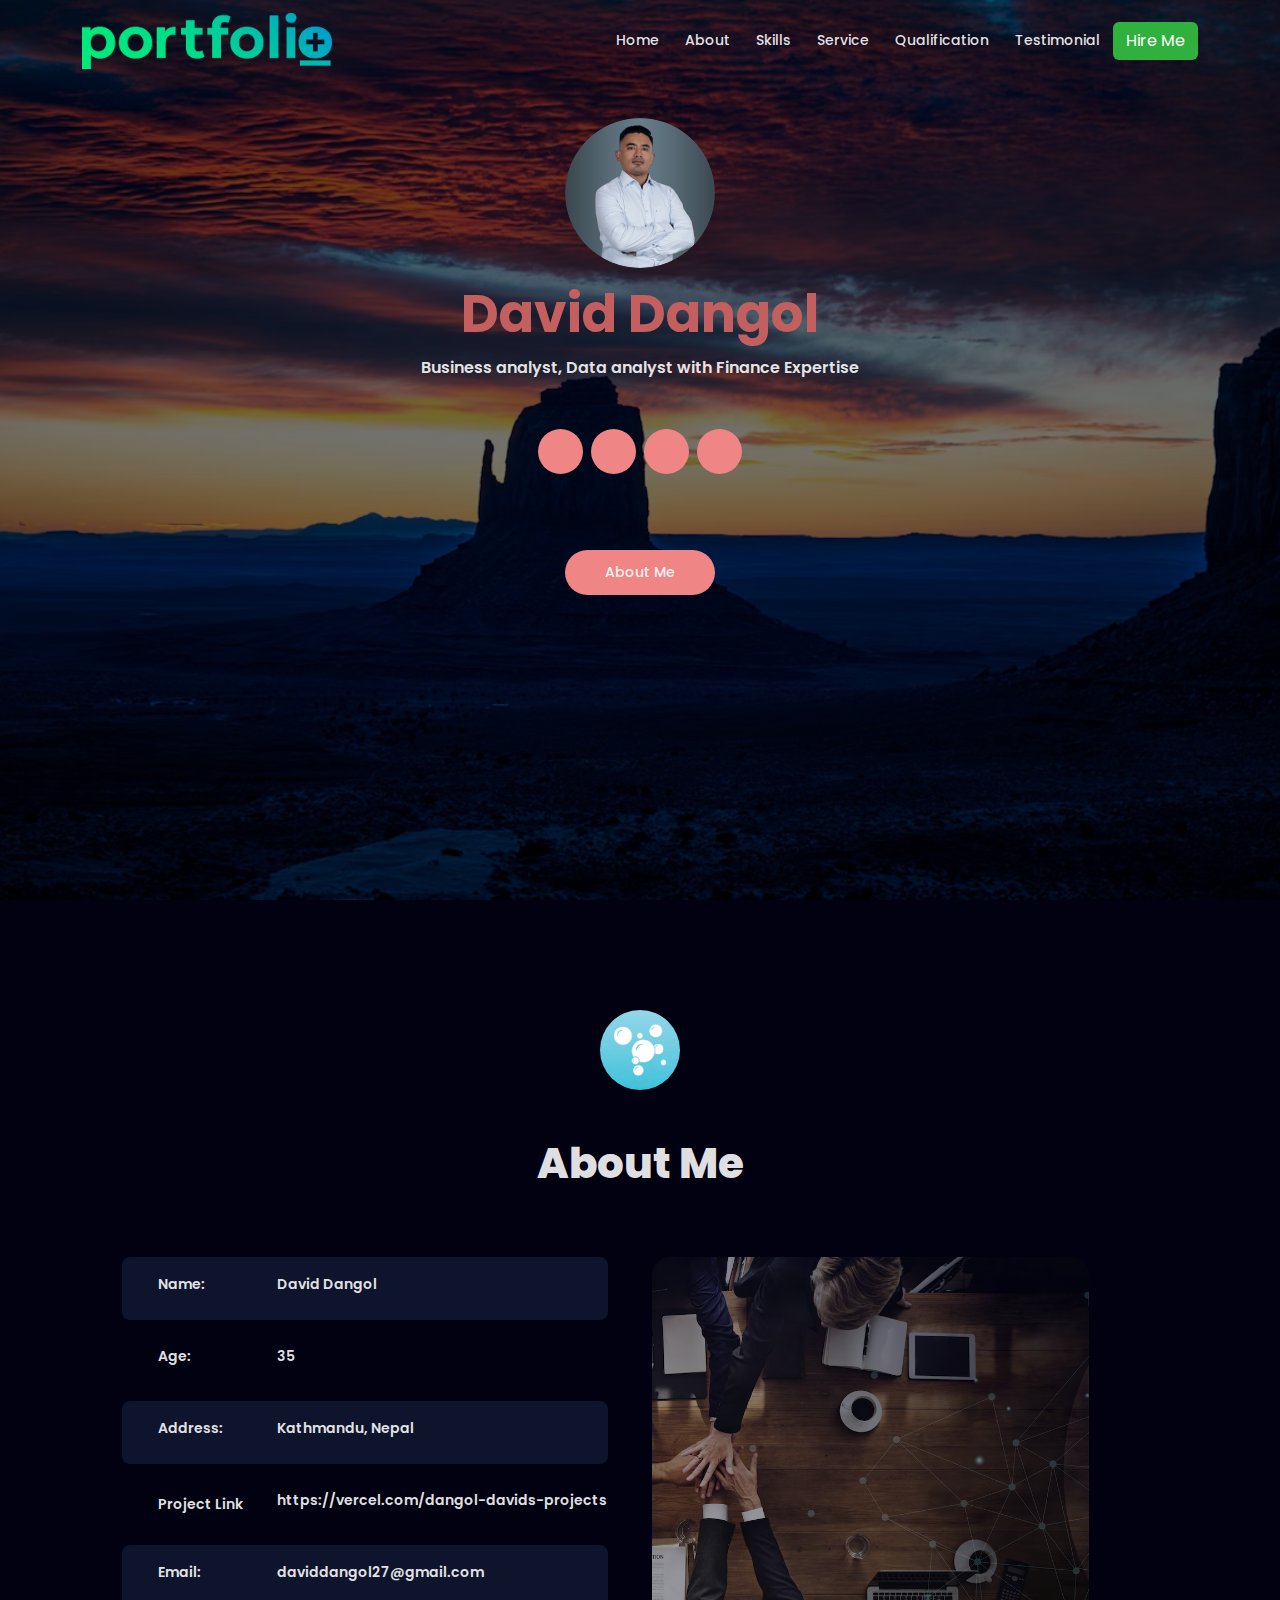
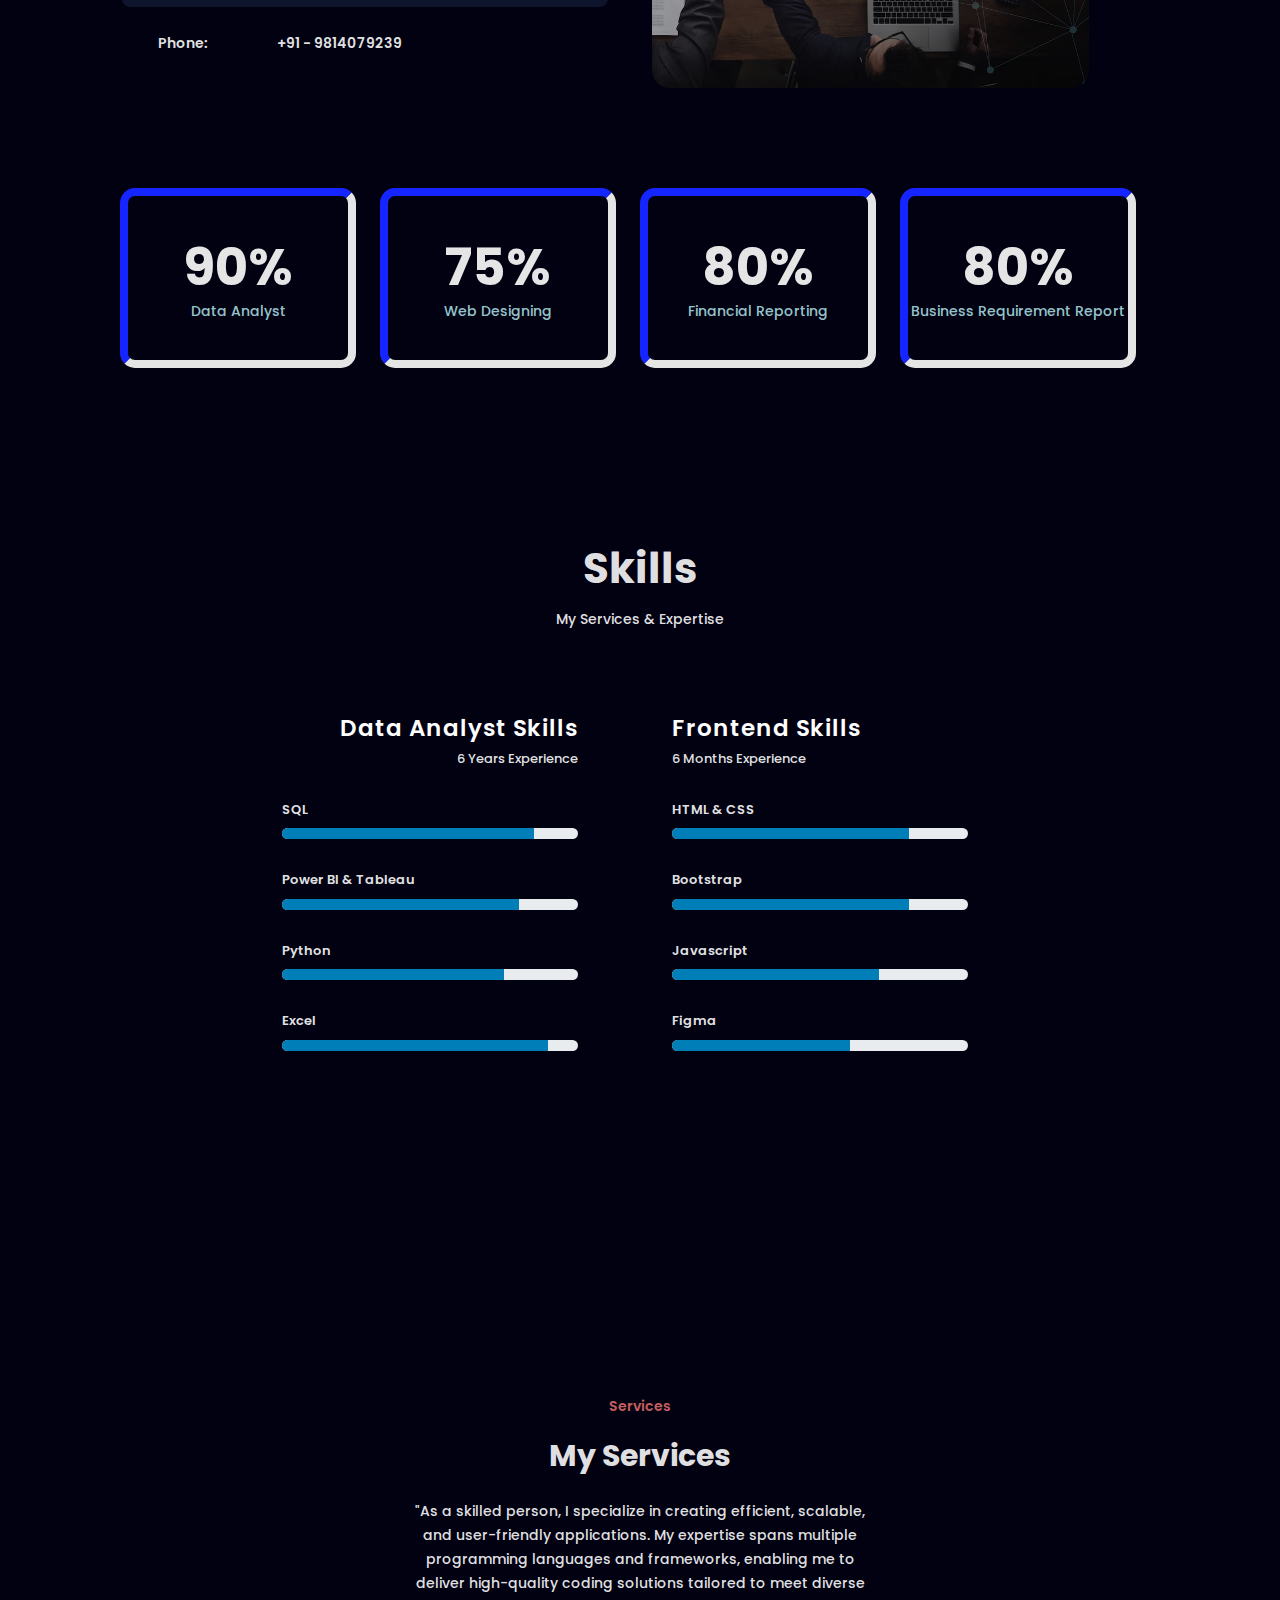
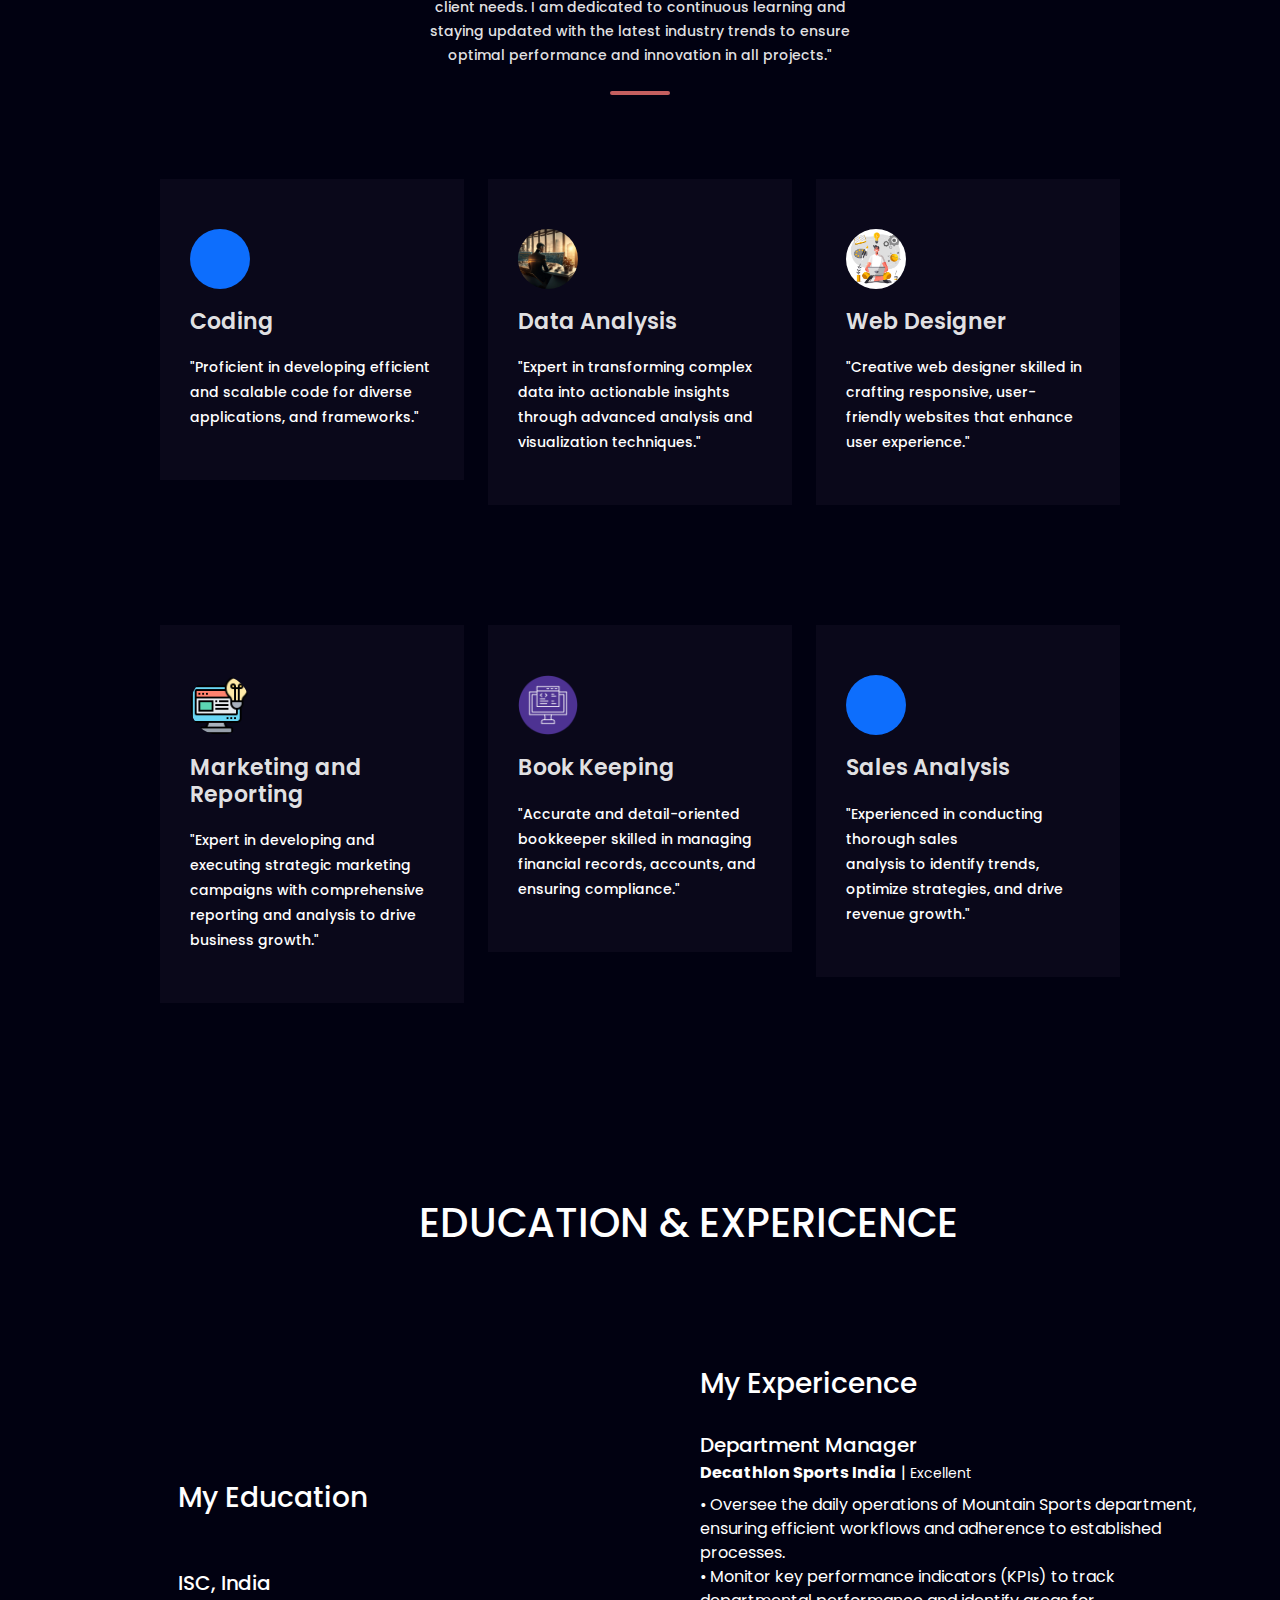
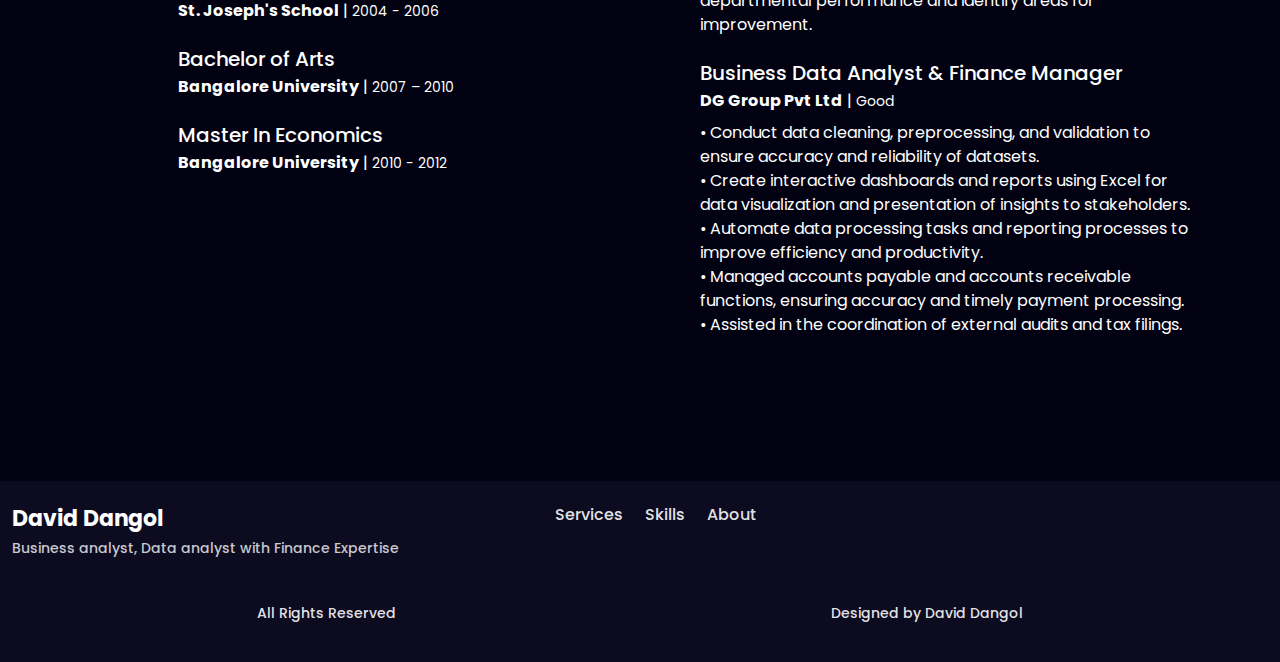
==== commit b20daf03: "initial commit" ====
--- a/index.html
+++ b/index.html
@@ -1,628 +1,628 @@
-<!DOCTYPE html>
-<html lang="en">
-  <head>
-    <meta charset="UTF-8" />
-    <meta name="viewport" content="width=device-width, initial-scale=1.0" />
-    <title>Portfolio Website</title>
-    <!-- Font -->
-    <link
-      href="https://fonts.googleapis.com/css2?family=Poppins:ital,wght@0,100;0,200;0,300;0,400;0,500;0,600;0,700;0,800;0,900;1,100;1,200;1,300;1,400;1,500;1,600;1,700&display=swap"
-      rel="stylesheet"
-    />
-
-    <!-- Font awesome icons -->
-    <link
-      rel="stylesheet"
-      href="https://cdnjs.cloudflare.com/ajax/libs/font-awesome/6.5.2/css/all.min.css"
-      integrity="sha512-SnH5WK+bZxgPHs44uWIX+LLJAJ9/2PkPKZ5QiAj6Ta86w+fsb2TkcmfRyVX3pBnMFcV7oQPJkl9QevSCWr3W6A=="
-      crossorigin="anonymous"
-      referrerpolicy="no-referrer"
-    />
-
-    <!-- Bootstrap -->
-    <link
-      href="https://cdn.jsdelivr.net/npm/bootstrap@5.3.3/dist/css/bootstrap.min.css"
-      rel="stylesheet"
-      integrity="sha384-QWTKZyjpPEjISv5WaRU9OFeRpok6YctnYmDr5pNlyT2bRjXh0JMhjY6hW+ALEwIH"
-      crossorigin="anonymous"
-    />
-    <link
-      rel="stylesheet"
-      href="	https://cdn.jsdelivr.net/npm/bootstrap@5.3.3/dist/js/bootstrap.bundle.min.js"
-    />
-
-    <link rel="stylesheet" href="style.css" />
-    <link rel="stylesheet" href="respnsive.css" />
-  </head>
-  <body>
-    <!-- Header  -->
-    <div class="header">
-      <!-- Navbar  -->
-      <nav class="navbar navbar-expand-lg">
-        <div class="container">
-          <a class="navbar-brand" href="#">
-            <img
-              src="img/logo3.1.png"
-              class="img_logo"
-              alt="logo"
-              width="250px"
-            />
-          </a>
-
-          <!-- Menu btn  -->
-          <span
-            class="navbar-toggler menu"
-            type="button"
-            data-bs-toggle="collapse"
-            data-bs-target="#navbarNav"
-            aria-controls="navbarNav"
-            aria-expanded="false"
-            aria-label="Toggle navigation"
-            ><img src="img/bar1.png" alt="" class="bars"
-          /></span>
-
-          <div class="collapse navbar-collapse" id="navbarNav">
-            <ul class="navbar-nav ms-auto d-flex align-items-center">
-              <li class="nav-item">
-                <a class="nav-link" href="#">Home</a>
-              </li>
-              <li class="nav-item">
-                <a class="nav-link" href="#about">About</a>
-              </li>
-              <li class="nav-item">
-                <a class="nav-link" href="#skill">Skills</a>
-              </li>
-              <li class="nav-item">
-                <a class="nav-link" href="#service">Service </a>
-              </li>
-              <li class="nav-item">
-                <a class="nav-link" href="#qualification">Qualification</a>
-              </li>
-              <li class="nav-item">
-                <a class="nav-link" href="#testimonial">Testimonial</a>
-              </li>
-
-              <a
-                href="https://github.com/dangol-david?tab=repositories"
-                class="btn btn-menu d-none d-lg-block pl-3"
-                style="background-color: #30b03d; color: #ffffff"
-                >Hire Me</a
-              >
-            </ul>
-          </div>
-        </div>
-      </nav>
-      <!-- Navbar  -->
-      <div class="home_section">
-        <div class="container">
-          <div class="container_content_home">
-            <div class="img_box_container"></div>
-            <h1 class="heading_home">David Dangol</h1>
-            <h4 class="heading_title">
-              Business analyst, Web Desinger & data analyst
-              <div class="container text-center py-5">
-                <div class="d-flex justify-content-center mb-4">
-                  <a href="https://github.com/dangol-david?tab=repositories" class="btn btn-light btn-social m-1 pt-2" > <i class="fab fa-github"></i></a>
-                  <a class="btn btn-light btn-social m-1 pt-2" href="https://www.facebook.com/david.dangol"
-                    ><i class="fab fa-facebook-f"></i
-                  ></a>
-                  <a class="btn btn-light btn-social m-1 pt-2" href="https://www.linkedin.com/in/david-dangol-04957899/"
-                    ><i class="fab fa-linkedin-in"></i
-                  ></a>
-                  <a class="btn btn-light btn-social m-1 pt-2" href="#"
-                    ><i class="fab fa-instagram"></i
-                  ></a>
-                </div>
-              </div>
-              <div class="btn_home2">
-                <a href="#about" class="btn_home">About Me</a>
-              </div>
-            </h4>
-          </div>
-        </div>
-      </div>
-    </div>
-    <!-- Header  End -->
-
-    <!-- About  -->
-    <section class="about" id="about">
-      <div class="about_headings">
-        <span
-          ><img src="img/bubble1.jpg" class="img_icon_about" alt="buble_img"
-        /></span>
-       
-        <h2 class="heading_about">About Me</h2>
-      </div>
-
-      <div class="container">
-        <div class="row">
-          <div class="col-lg-6 col-12">
-            <div class="content_about">
-              <div class="about_1">
-                <div class="row">
-                  <div class="col-lg-3 col-md-2 col-3">
-                    <h4 class="about_data">Name:</h4>
-                  </div>
-                  <div class="col-lg-9 col-md-10 col-9">
-                    <h4 class="about_data">David Dangol</h4>
-                  </div>
-                </div>
-              </div>
-              <div class="about_2">
-                <div class="row">
-                  <div class="col-lg-3 col-md-2 col-3">
-                    <h4 class="about_data">Age:</h4>
-                  </div>
-                  <div class="col-lg-9 col-md-10 col-9">
-                    <h4 class="about_data">35</h4>
-                  </div>
-                </div>
-              </div>
-              <div class="about_1">
-                <div class="row">
-                  <div class="col-lg-3 col-md-2 col-3">
-                    <h4 class="about_data">Address:</h4>
-                  </div>
-                  <div class="col-lg-9 col-md-10 col-9">
-                    <h4 class="about_data">Kathmandu, Nepal</h4>
-                  </div>
-                </div>
-              </div>
-              <div class="about_2">
-                <div class="row">
-                  <div class="col-lg-3 col-md-2 col-3">
-                    <Projects class="about_data">Project Link</h4>
-                  </div>
-                  <div class="col-lg-9 col-md-10 col-9">
-                    <h4 class="about_data">https://vercel.com/dangol-davids-projects</h4>
-                  </div>
-                </div>
-              </div>
-              <div class="about_1">
-                <div class="row">
-                  <div class="col-lg-3 col-md-2 col-3">
-                    <h4 class="about_data">Email:</h4>
-                  </div>
-                  <div class="col-lg-9 col-md-10 col-9">
-                    <h4 class="about_data">daviddangol27@gmail.com</h4>
-                  </div>
-                </div>
-              </div>
-              <div class="about_2">
-                <div class="row">
-                  <div class="col-lg-3 col-md-2 col-3">
-                    <h4 class="about_data">Phone:</h4>
-                  </div>
-                  <div class="col-lg-9 col-md-10 col-9">
-                    <h4 class="about_data">+91 - 9814079239</h4>
-                  </div>
-                </div>
-              </div>
-            </div>
-          </div>
-          <div class="col-lg-6 col-12">
-            <div class="image_container_about">
-              <div class="image_box_about"></div>
-            </div>
-          </div>
-
-          <div class="boxes_container_about">
-            <div class="row d-flex justify-content-center w-100">
-              <div
-                class="col-lg-3 col-md-6 col-sm-6 col-12 d-flex justify-content-center"
-              >
-                <div class="box_1_about">
-                  <h2 class="number">90%</h2>
-                  <span class="skill_about">Business Analyst</span>
-                </div>
-              </div>
-              <div
-                class="col-lg-3 col-md-6 col-sm-6 col-12 d-flex justify-content-center"
-              >
-                <div class="box_1_about">
-                  <h2 class="number">75%</h2>
-                  <span class="skill_about">Web Designing</span>
-                </div>
-              </div>
-              <div
-                class="col-lg-3 col-md-6 col-sm-6 col-12 d-flex justify-content-center"
-              >
-                <div class="box_1_about">
-                  <h2 class="number">80%</h2>
-                  <span class="skill_about">Data analyst</span>
-                </div>
-              </div>
-              <div
-                class="col-lg-3 col-md-6 col-sm-6 col-12 d-flex justify-content-center"
-              >
-                <div class="box_1_about">
-                  <h2 class="number">80%</h2>
-                  <span class="skill_about">Sales Manager</span>
-                </div>
-              </div>
-            </div>
-          </div>
-        </div>
-      </div>
-    </section>
-
-    <!-- About  -->
-
-    <!-- Skill  -->
-    <section class="skills" id="skill">
-      <div class="heading_skills_container">
-        <h2 class="heading_skill">Skills</h2>
-        <h4 class="heading_skill_about">My Services & Expertise</h4>
-      </div>
-
-      <div class="container">
-        <div class="row">
-          <div class="col-lg-6">
-            <div class="content_skills">
-              <h3 class="heading_content_skill">Data Analyst Skills</h3>
-              <h5 class="heading_content_title">5 Years Experience</h5>
-              <!-- progress bars  -->
-              <div class="progress_bars_container pt-3">
-                <label for="" class="skill_label">SQL</label>
-                <div
-                  class="progress"
-                  role="progressbar"
-                  aria-label="Basic example"
-                  aria-valuenow="0"
-                  aria-valuemin="0"
-                  aria-valuemax="100"
-                >
-                  <div class="progress-bar" style="width: 85%"></div>
-                </div>
-                <label for="" class="skill_label">Power BI & Tableau</label>
-                <div
-                  class="progress"
-                  role="progressbar"
-                  aria-label="Basic example"
-                  aria-valuenow="25"
-                  aria-valuemin="0"
-                  aria-valuemax="100"
-                >
-                  <div class="progress-bar" style="width: 80%"></div>
-                </div>
-                <label for="" class="skill_label">Python</label>
-                <div
-                  class="progress"
-                  role="progressbar"
-                  aria-label="Basic example"
-                  aria-valuenow="50"
-                  aria-valuemin="0"
-                  aria-valuemax="100"
-                >
-                  <div class="progress-bar" style="width: 75%"></div>
-                </div>
-                <label for="" class="skill_label">Excel</label>
-                <div
-                  class="progress"
-                  role="progressbar"
-                  aria-label="Basic example"
-                  aria-valuenow="75"
-                  aria-valuemin="0"
-                  aria-valuemax="100"
-                >
-                  <div class="progress-bar" style="width: 90%"></div>
-                </div>
-              </div>
-            </div>
-          </div>
-
-          <div class="col-lg-6">
-            <div class="content_skills right_side_content">
-              <h3 class="heading_content_skill text-start">Frontend Skills</h3>
-              <h5 class="heading_content_title text-start">
-                6 Months Experience
-              </h5>
-              <!-- progress bars  -->
-              <div class="progress_bars_container pt-3">
-                <label for="" class="skill_label">HTML & CSS</label>
-                <div
-                  class="progress"
-                  role="progressbar"
-                  aria-label="Basic example"
-                  aria-valuenow="0"
-                  aria-valuemin="0"
-                  aria-valuemax="100"
-                >
-                  <div class="progress-bar" style="width: 80%"></div>
-                </div>
-                <label for="" class="skill_label">Bootstrap</label>
-                <div
-                  class="progress"
-                  role="progressbar"
-                  aria-label="Basic example"
-                  aria-valuenow="25"
-                  aria-valuemin="0"
-                  aria-valuemax="100"
-                >
-                  <div class="progress-bar" style="width: 80%"></div>
-                </div>
-                <label for="" class="skill_label">Javascript</label>
-                <div
-                  class="progress"
-                  role="progressbar"
-                  aria-label="Basic example"
-                  aria-valuenow="50"
-                  aria-valuemin="0"
-                  aria-valuemax="100"
-                >
-                  <div class="progress-bar" style="width: 70%"></div>
-                </div>
-                <label for="" class="skill_label">Figma</label>
-                <div
-                  class="progress"
-                  role="progressbar"
-                  aria-label="Basic example"
-                  aria-valuenow="75"
-                  aria-valuemin="0"
-                  aria-valuemax="100"
-                >
-                  <div class="progress-bar" style="width: 60%"></div>
-                </div>
-              </div>
-            </div>
-          </div>
-        </div>
-      </div>
-    </section>
-
-    <!-- Skill  -->
-
-    <!-- service  -->
-    <section class="services" id="service"> 
-      <div class="header_service_container">
-        <h4 class="header_service_title">Services</h4>
-        <h2 class="heading_services">My Services</h2>
-        <p class="para_services">
-          "As a skilled software developer, I specialize in creating efficient, scalable, and user-friendly applications. My expertise spans multiple programming languages and frameworks, enabling me to deliver high-quality coding solutions tailored to meet diverse client needs. I am dedicated to continuous learning and staying updated with the latest industry trends to ensure optimal performance and innovation in all projects."
-        </p>
-      </div>
-
-      <div class="container">
-        <div class="row mt-5 mb-0 p-5 pb-4">
-          <div class="col-lg-4 col-md-6 col-12">
-            <div class="content_services">
-              <i class="fa fa-2x fa-laptop service-icon bg-primary text-white mr-3"></i>
-              <h3 class="heading_content_service">Coding</h3>
-              <p class="para_content_service">
-                "Proficient in developing efficient and scalable code for diverse applications,  and frameworks."
-
-              </p>
-            </div>
-          </div>
-          <div class="col-lg-4 col-md-6 col-12 margin">
-            <div class="content_services">
-              <span
-                ><img src="img/data.webp" class="service-icon" alt="icon"
-              /></span>
-              <h3 class="heading_content_service">Data Analysis</h3>
-              <p class="para_content_service">
-                "Expert in transforming complex data into actionable insights through advanced analysis and visualization techniques."
-              </p>
-            </div>
-          </div>
-          <div class="col-lg-4 col-md-6 col-12 tablet_mode">
-            <div class="content_services">
-              <span
-                ><img src="img/creativity.avif" class="service-icon" alt="icon"
-              /></span>
-              <h3 class="heading_content_service">Web Designer</h3>
-              <p class="para_content_service">
-                "Creative web designer skilled in crafting responsive, user-friendly websites that enhance user experience."
-              </p>
-            </div>
-          </div>
-        </div>
-        <div class="row  mt-5 mb-0 p-5 pb-4">
-          <div class="col-lg-4 col-md-6 col-12">
-            <div class="content_services">
-              <span
-                ><img src="img/Marketing and Reporting.png" class="service-icon" alt="icon"
-              /></span>
-              <h3 class="heading_content_service">Marketing and Reporting</h3>
-              <p class="para_content_service">
-                "Expert in developing and executing strategic marketing campaigns with comprehensive reporting and analysis to drive business growth."
-              </p>
-            </div>
-          </div>
-          <div class="col-lg-4 col-md-6 col-12 margin">
-            <div class="content_services">
-              <span
-                ><img src="img/book keeping.png" class="service-icon" alt="icon"
-              /></span>
-              <h3 class="heading_content_service">Book Keeping</h3>
-              <p class="para_content_service">
-                "Accurate and detail-oriented bookkeeper skilled in managing financial records, accounts, and ensuring compliance."
-              </p>
-            </div>
-          </div>
-          <div class="col-lg-4 col-md-6 col-12 tablet_mode ">
-            <div class="content_services">
-              <i class="fa fa-2x fa-line-chart service-icon bg-primary text-white mr-3 "></i>
-              
-              <h3 class="heading_content_service">Sales Analysis</h3>
-              <p class="para_content_service">
-                "Experienced in conducting thorough sales <br>analysis to identify trends, optimize strategies, and drive revenue growth."
-              </p>
-            </div>
-          </div>
-        </div>
-      </div>
-    </section>
-
-    <!-- service  -->
-    <!-- Qualification Start -->
-    <div class="container-fluid py-5 my-5 mx-5 px-5" id="qualification">
-      <div class="container edu">
-        <div
-          class="position-relative d-flex align-items-center justify-content-center"
-        >
-          <h1
-            class="position-absolute text-uppercase text-primary text-white education"
-          >
-            Education & Expericence
-          </h1>
-        </div>
-        <div class="row align-items-center row mt-5 mb-0 p-5 pb-4">
-          <div class="col-lg-6">
-            <h3 class="mb-5 text-white">My Education</h3>
-            <div class="border-left border-primary pt-2">
-              <div class="position-relative ex-me mb-4">
-                <i
-                  class="far fa-dot-circle text-primary position-absolute"
-                  style="top: 2px; left: -35px; font-size: 22px"
-                ></i>
-                <h5 class="font-weight-bold mb-1 text-white">ISC, India</h5>
-                <p class="mb-2 text-white">
-                  <strong>St. Joseph's School</strong> |
-                  <small>2004 - 2006</small>
-                </p>
-                <p class="text-white">
-                  
-                </p>
-              </div>
-              <div class="position-relative ex-me mb-4">
-                <i
-                  class="far fa-dot-circle text-primary position-absolute"
-                  style="top: 2px; left: -35px; font-size: 22px"
-                ></i>
-                <h5 class="font-weight-bold mb-1 text-white">
-                  Bachelor of Arts
-                </h5>
-                <p class="mb-2 text-white">
-                  <strong>Bangalore University</strong> |
-                  <small>2007 – 2010</small>
-                </p>
-                <p class="text-white">
-                  
-                </p>
-              </div>
-              <div class="position-relative ex-me mb-4">
-                <i
-                  class="far fa-dot-circle text-primary position-absolute"
-                  style="top: 2px; left: -35px; font-size: 22px"
-                ></i>
-                <h5 class="font-weight-bold mb-1 text-white">
-                  Master In Economics
-                </h5>
-                <p class="mb-2 text-white">
-                  <strong>Bangalore University</strong> |
-                  <small>2010 - 2012</small>
-                </p>
-                <p class="text-white">
-                  
-                </p>
-              </div>
-            </div>
-          </div>
-          <div class="col-lg-6">
-            <h3 class="mb-4 text-white mt-5">My Expericence</h3>
-            <div class="border-left border-primary pt-2 pl-4 ml-2">
-              <div class="position-relative ex-me mb-4">
-                <i
-                  class="far fa-dot-circle text-primary position-absolute"
-                  style="top: 2px; left: -35px; font-size: 22px"
-                ></i>
-                <h5 class="font-weight-bold mb-1 text-white">
-                  Department Manager
-                </h5>
-                <p class="mb-2 text-white">
-                  <strong>Decathlon Sports India</strong> |
-                  <small> Excellent</small>
-                </p>
-                <p class="text-white">
-                  •	Oversee the daily operations of Mountain Sports department, ensuring efficient workflows and adherence to established processes.<br>
-                  •	Monitor key performance indicators (KPIs) to track departmental performance and identify areas for improvement.
-
-                </p>
-              </div>
-              <div class="position-relative ex-me mb-4">
-                <i
-                  class="far fa-dot-circle text-primary position-absolute"
-                  style="top: 2px; left: -35px; font-size: 22px"
-                ></i>
-                <h5 class="font-weight-bold mb-1 text-white">Data Analyst & Accountant</h5>
-                <p class="mb-2 text-white">
-                  <strong>DG Group</strong> | <small> Good</small>
-                </p>
-                <p class="text-white">
-                  •	Conduct data cleaning, preprocessing, and validation to ensure accuracy and reliability of datasets.<br>
-                  •	Create interactive dashboards and reports using Excel for data visualization and presentation of insights to stakeholders.<br>
-                  •	Automate data processing tasks and reporting processes to improve efficiency and productivity.<br>
-                  •	Managed accounts payable and accounts receivable functions, ensuring accuracy and timely payment processing.<br>
-                  •	Assisted in the coordination of external audits and tax filings.<br>
-                  
-                </p>
-              </div>
-              
-            </div>
-          </div>
-        </div>
-      </div>
-    </div>
-    <!-- Qualification End -->
-
-    
-
-    <!-- Footer  -->
-    <footer>
-      <div class="footer_container">
-        <div class="row h-100 d-flex align-items-center">
-          <div class="col-lg-4 col-md-4 d-flex justify-content-center">
-            <div class="footer_1">
-              <h3 class="heading_footer">David Dangol</h3>
-              <h5 class="heading_footer_title">Data analyst, Web Desinger & Accountant</h5>
-            </div>
-          </div>
-          <div class="col-lg-4 col-md-4 d-flex justify-content-center">
-            <ul class="navbar_footer">
-              <li class="nav-item">
-                <a href="#service" class="nav-link-footer">Services</a>
-              </li>
-              <li class="nav-item">
-                <a href="#skill" class="nav-link-footer">Skills</a>
-              </li>
-              <li class="nav-item">
-                <a href="#about" class="nav-link-footer">About</a>
-              </li>
-            </ul>
-          </div>
-          <div class="col-lg-4 col-md-4 d-flex justify-content-center">
-            <div class="social_media_footer">
-              <a href="http://github.com/dangol-david?tab=repositories"><i class="fab icon_footer fa-github"></i></a>
-              <a href="https://www.linkedin.com/in/david-dangol-04957899/"><i class="fab icon_footer fa-linkedin-in"></i></a>
-              <i class="fab icon_footer fa-instagram"></i>
-              <i class="fab icon_footer fa-facebook"></i>
-            </div>
-          </div>
-        </div>
-      </div>
-    </footer>
-    <div class="footer_copyrights">
-      <h4 class="heading_copy">All Rights Reserved</h4>
-      <h4 class="heading_copy">Designed by David Dangol</h4>
-    </div>
-
-    <!-- Footer  -->
-  </body>
-
-  <script
-    src="https://cdn.jsdelivr.net/npm/bootstrap@5.3.3/dist/js/bootstrap.bundle.min.js"
-    integrity="sha384-YvpcrYf0tY3lHB60NNkmXc5s9fDVZLESaAA55NDzOxhy9GkcIdslK1eN7N6jIeHz"
-    crossorigin="anonymous"
-  ></script>
-  <script
-    src="https://cdn.jsdelivr.net/npm/@popperjs/core@2.11.8/dist/umd/popper.min.js"
-    integrity="sha384-I7E8VVD/ismYTF4hNIPjVp/Zjvgyol6VFvRkX/vR+Vc4jQkC+hVqc2pM8ODewa9r"
-    crossorigin="anonymous"
-  ></script>
-  <script
-    src="https://cdn.jsdelivr.net/npm/bootstrap@5.3.3/dist/js/bootstrap.min.js"
-    integrity="sha384-0pUGZvbkm6XF6gxjEnlmuGrJXVbNuzT9qBBavbLwCsOGabYfZo0T0to5eqruptLy"
-    crossorigin="anonymous"
-  ></script>
-</html>
+<!DOCTYPE html>
+<html lang="en">
+  <head>
+    <meta charset="UTF-8" />
+    <meta name="viewport" content="width=device-width, initial-scale=1.0" />
+    <title>Portfolio Website</title>
+    <!-- Font -->
+    <link
+      href="https://fonts.googleapis.com/css2?family=Poppins:ital,wght@0,100;0,200;0,300;0,400;0,500;0,600;0,700;0,800;0,900;1,100;1,200;1,300;1,400;1,500;1,600;1,700&display=swap"
+      rel="stylesheet"
+    />
+
+    <!-- Font awesome icons -->
+    <link
+      rel="stylesheet"
+      href="https://cdnjs.cloudflare.com/ajax/libs/font-awesome/6.5.2/css/all.min.css"
+      integrity="sha512-SnH5WK+bZxgPHs44uWIX+LLJAJ9/2PkPKZ5QiAj6Ta86w+fsb2TkcmfRyVX3pBnMFcV7oQPJkl9QevSCWr3W6A=="
+      crossorigin="anonymous"
+      referrerpolicy="no-referrer"
+    />
+
+    <!-- Bootstrap -->
+    <link
+      href="https://cdn.jsdelivr.net/npm/bootstrap@5.3.3/dist/css/bootstrap.min.css"
+      rel="stylesheet"
+      integrity="sha384-QWTKZyjpPEjISv5WaRU9OFeRpok6YctnYmDr5pNlyT2bRjXh0JMhjY6hW+ALEwIH"
+      crossorigin="anonymous"
+    />
+    <link
+      rel="stylesheet"
+      href="	https://cdn.jsdelivr.net/npm/bootstrap@5.3.3/dist/js/bootstrap.bundle.min.js"
+    />
+
+    <link rel="stylesheet" href="style.css" />
+    <link rel="stylesheet" href="respnsive.css" />
+  </head>
+  <body>
+    <!-- Header  -->
+    <div class="header">
+      <!-- Navbar  -->
+      <nav class="navbar navbar-expand-lg">
+        <div class="container">
+          <a class="navbar-brand" href="#">
+            <img
+              src="img/logo3.1.png"
+              class="img_logo"
+              alt="logo"
+              width="250px"
+            />
+          </a>
+
+          <!-- Menu btn  -->
+          <span
+            class="navbar-toggler menu"
+            type="button"
+            data-bs-toggle="collapse"
+            data-bs-target="#navbarNav"
+            aria-controls="navbarNav"
+            aria-expanded="false"
+            aria-label="Toggle navigation"
+            ><img src="img/bar1.png" alt="" class="bars"
+          /></span>
+
+          <div class="collapse navbar-collapse" id="navbarNav">
+            <ul class="navbar-nav ms-auto d-flex align-items-center">
+              <li class="nav-item">
+                <a class="nav-link" href="#">Home</a>
+              </li>
+              <li class="nav-item">
+                <a class="nav-link" href="#about">About</a>
+              </li>
+              <li class="nav-item">
+                <a class="nav-link" href="#skill">Skills</a>
+              </li>
+              <li class="nav-item">
+                <a class="nav-link" href="#service">Service </a>
+              </li>
+              <li class="nav-item">
+                <a class="nav-link" href="#qualification">Qualification</a>
+              </li>
+              <li class="nav-item">
+                <a class="nav-link" href="#testimonial">Testimonial</a>
+              </li>
+
+              <a
+                href="https://github.com/dangol-david?tab=repositories"
+                class="btn btn-menu d-none d-lg-block pl-3"
+                style="background-color: #30b03d; color: #ffffff"
+                >Hire Me</a
+              >
+            </ul>
+          </div>
+        </div>
+      </nav>
+      <!-- Navbar  -->
+      <div class="home_section">
+        <div class="container">
+          <div class="container_content_home">
+            <div class="img_box_container"></div>
+            <h1 class="heading_home">David Dangol</h1>
+            <h4 class="heading_title">
+              Business analyst, Data analyst with  Finance  Expertise
+              <div class="container text-center py-5">
+                <div class="d-flex justify-content-center mb-4">
+                  <a href="https://github.com/dangol-david?tab=repositories" class="btn btn-light btn-social m-1 pt-2" > <i class="fab fa-github"></i></a>
+                  <a class="btn btn-light btn-social m-1 pt-2" href="https://www.facebook.com/david.dangol"
+                    ><i class="fab fa-facebook-f"></i
+                  ></a>
+                  <a class="btn btn-light btn-social m-1 pt-2" href="https://www.linkedin.com/in/david-dangol-04957899/"
+                    ><i class="fab fa-linkedin-in"></i
+                  ></a>
+                  <a class="btn btn-light btn-social m-1 pt-2" href="#"
+                    ><i class="fab fa-instagram"></i
+                  ></a>
+                </div>
+              </div>
+              <div class="btn_home2">
+                <a href="#about" class="btn_home">About Me</a>
+              </div>
+            </h4>
+          </div>
+        </div>
+      </div>
+    </div>
+    <!-- Header  End -->
+
+    <!-- About  -->
+    <section class="about" id="about">
+      <div class="about_headings">
+        <span
+          ><img src="img/bubble1.jpg" class="img_icon_about" alt="buble_img"
+        /></span>
+       
+        <h2 class="heading_about">About Me</h2>
+      </div>
+
+      <div class="container">
+        <div class="row">
+          <div class="col-lg-6 col-12">
+            <div class="content_about">
+              <div class="about_1">
+                <div class="row">
+                  <div class="col-lg-3 col-md-2 col-3">
+                    <h4 class="about_data">Name:</h4>
+                  </div>
+                  <div class="col-lg-9 col-md-10 col-9">
+                    <h4 class="about_data">David Dangol</h4>
+                  </div>
+                </div>
+              </div>
+              <div class="about_2">
+                <div class="row">
+                  <div class="col-lg-3 col-md-2 col-3">
+                    <h4 class="about_data">Age:</h4>
+                  </div>
+                  <div class="col-lg-9 col-md-10 col-9">
+                    <h4 class="about_data">35</h4>
+                  </div>
+                </div>
+              </div>
+              <div class="about_1">
+                <div class="row">
+                  <div class="col-lg-3 col-md-2 col-3">
+                    <h4 class="about_data">Address:</h4>
+                  </div>
+                  <div class="col-lg-9 col-md-10 col-9">
+                    <h4 class="about_data">Kathmandu, Nepal</h4>
+                  </div>
+                </div>
+              </div>
+              <div class="about_2">
+                <div class="row">
+                  <div class="col-lg-3 col-md-2 col-3">
+                    <Projects class="about_data">Project Link</h4>
+                  </div>
+                  <div class="col-lg-9 col-md-10 col-9">
+                    <h4 class="about_data">https://vercel.com/dangol-davids-projects</h4>
+                  </div>
+                </div>
+              </div>
+              <div class="about_1">
+                <div class="row">
+                  <div class="col-lg-3 col-md-2 col-3">
+                    <h4 class="about_data">Email:</h4>
+                  </div>
+                  <div class="col-lg-9 col-md-10 col-9">
+                    <h4 class="about_data">daviddangol27@gmail.com</h4>
+                  </div>
+                </div>
+              </div>
+              <div class="about_2">
+                <div class="row">
+                  <div class="col-lg-3 col-md-2 col-3">
+                    <h4 class="about_data">Phone:</h4>
+                  </div>
+                  <div class="col-lg-9 col-md-10 col-9">
+                    <h4 class="about_data">+91 - 9814079239</h4>
+                  </div>
+                </div>
+              </div>
+            </div>
+          </div>
+          <div class="col-lg-6 col-12">
+            <div class="image_container_about">
+              <div class="image_box_about"></div>
+            </div>
+          </div>
+
+          <div class="boxes_container_about">
+            <div class="row d-flex justify-content-center w-100">
+              <div
+                class="col-lg-3 col-md-6 col-sm-6 col-12 d-flex justify-content-center"
+              >
+                <div class="box_1_about">
+                  <h2 class="number">90%</h2>
+                  <span class="skill_about">Data Analyst</span>
+                </div>
+              </div>
+              <div
+                class="col-lg-3 col-md-6 col-sm-6 col-12 d-flex justify-content-center"
+              >
+                <div class="box_1_about">
+                  <h2 class="number">75%</h2>
+                  <span class="skill_about">Web Designing</span>
+                </div>
+              </div>
+              <div
+                class="col-lg-3 col-md-6 col-sm-6 col-12 d-flex justify-content-center"
+              >
+                <div class="box_1_about">
+                  <h2 class="number">80%</h2>
+                  <span class="skill_about">Financial Reporting</span>
+                </div>
+              </div>
+              <div
+                class="col-lg-3 col-md-6 col-sm-6 col-12 d-flex justify-content-center"
+              >
+                <div class="box_1_about">
+                  <h2 class="number">80%</h2>
+                  <span class="skill_about">Business Requirement Report</span>
+                </div>
+              </div>
+            </div>
+          </div>
+        </div>
+      </div>
+    </section>
+
+    <!-- About  -->
+
+    <!-- Skill  -->
+    <section class="skills" id="skill">
+      <div class="heading_skills_container">
+        <h2 class="heading_skill">Skills</h2>
+        <h4 class="heading_skill_about">My Services & Expertise</h4>
+      </div>
+
+      <div class="container">
+        <div class="row">
+          <div class="col-lg-6">
+            <div class="content_skills">
+              <h3 class="heading_content_skill">Data Analyst Skills</h3>
+              <h5 class="heading_content_title">6 Years Experience</h5>
+              <!-- progress bars  -->
+              <div class="progress_bars_container pt-3">
+                <label for="" class="skill_label">SQL</label>
+                <div
+                  class="progress"
+                  role="progressbar"
+                  aria-label="Basic example"
+                  aria-valuenow="0"
+                  aria-valuemin="0"
+                  aria-valuemax="100"
+                >
+                  <div class="progress-bar" style="width: 85%"></div>
+                </div>
+                <label for="" class="skill_label">Power BI & Tableau</label>
+                <div
+                  class="progress"
+                  role="progressbar"
+                  aria-label="Basic example"
+                  aria-valuenow="25"
+                  aria-valuemin="0"
+                  aria-valuemax="100"
+                >
+                  <div class="progress-bar" style="width: 80%"></div>
+                </div>
+                <label for="" class="skill_label">Python</label>
+                <div
+                  class="progress"
+                  role="progressbar"
+                  aria-label="Basic example"
+                  aria-valuenow="50"
+                  aria-valuemin="0"
+                  aria-valuemax="100"
+                >
+                  <div class="progress-bar" style="width: 75%"></div>
+                </div>
+                <label for="" class="skill_label">Excel</label>
+                <div
+                  class="progress"
+                  role="progressbar"
+                  aria-label="Basic example"
+                  aria-valuenow="75"
+                  aria-valuemin="0"
+                  aria-valuemax="100"
+                >
+                  <div class="progress-bar" style="width: 90%"></div>
+                </div>
+              </div>
+            </div>
+          </div>
+
+          <div class="col-lg-6">
+            <div class="content_skills right_side_content">
+              <h3 class="heading_content_skill text-start">Frontend Skills</h3>
+              <h5 class="heading_content_title text-start">
+                6 Months Experience
+              </h5>
+              <!-- progress bars  -->
+              <div class="progress_bars_container pt-3">
+                <label for="" class="skill_label">HTML & CSS</label>
+                <div
+                  class="progress"
+                  role="progressbar"
+                  aria-label="Basic example"
+                  aria-valuenow="0"
+                  aria-valuemin="0"
+                  aria-valuemax="100"
+                >
+                  <div class="progress-bar" style="width: 80%"></div>
+                </div>
+                <label for="" class="skill_label">Bootstrap</label>
+                <div
+                  class="progress"
+                  role="progressbar"
+                  aria-label="Basic example"
+                  aria-valuenow="25"
+                  aria-valuemin="0"
+                  aria-valuemax="100"
+                >
+                  <div class="progress-bar" style="width: 80%"></div>
+                </div>
+                <label for="" class="skill_label">Javascript</label>
+                <div
+                  class="progress"
+                  role="progressbar"
+                  aria-label="Basic example"
+                  aria-valuenow="50"
+                  aria-valuemin="0"
+                  aria-valuemax="100"
+                >
+                  <div class="progress-bar" style="width: 70%"></div>
+                </div>
+                <label for="" class="skill_label">Figma</label>
+                <div
+                  class="progress"
+                  role="progressbar"
+                  aria-label="Basic example"
+                  aria-valuenow="75"
+                  aria-valuemin="0"
+                  aria-valuemax="100"
+                >
+                  <div class="progress-bar" style="width: 60%"></div>
+                </div>
+              </div>
+            </div>
+          </div>
+        </div>
+      </div>
+    </section>
+
+    <!-- Skill  -->
+
+    <!-- service  -->
+    <section class="services" id="service"> 
+      <div class="header_service_container">
+        <h4 class="header_service_title">Services</h4>
+        <h2 class="heading_services">My Services</h2>
+        <p class="para_services">
+          "As a skilled person, I specialize in creating efficient, scalable, and user-friendly applications. My expertise spans multiple programming languages and frameworks, enabling me to deliver high-quality coding solutions tailored to meet diverse client needs. I am dedicated to continuous learning and staying updated with the latest industry trends to ensure optimal performance and innovation in all projects."
+        </p>
+      </div>
+
+      <div class="container">
+        <div class="row mt-5 mb-0 p-5 pb-4">
+          <div class="col-lg-4 col-md-6 col-12">
+            <div class="content_services">
+              <i class="fa fa-2x fa-laptop service-icon bg-primary text-white mr-3"></i>
+              <h3 class="heading_content_service">Coding</h3>
+              <p class="para_content_service">
+                "Proficient in developing efficient and scalable code for diverse applications,  and frameworks."
+
+              </p>
+            </div>
+          </div>
+          <div class="col-lg-4 col-md-6 col-12 margin">
+            <div class="content_services">
+              <span
+                ><img src="img/data.webp" class="service-icon" alt="icon"
+              /></span>
+              <h3 class="heading_content_service">Data Analysis</h3>
+              <p class="para_content_service">
+                "Expert in transforming complex data into actionable insights through advanced analysis and visualization techniques."
+              </p>
+            </div>
+          </div>
+          <div class="col-lg-4 col-md-6 col-12 tablet_mode">
+            <div class="content_services">
+              <span
+                ><img src="img/creativity.avif" class="service-icon" alt="icon"
+              /></span>
+              <h3 class="heading_content_service">Web Designer</h3>
+              <p class="para_content_service">
+                "Creative web designer skilled in crafting responsive, user-friendly websites that enhance user experience."
+              </p>
+            </div>
+          </div>
+        </div>
+        <div class="row  mt-5 mb-0 p-5 pb-4">
+          <div class="col-lg-4 col-md-6 col-12">
+            <div class="content_services">
+              <span
+                ><img src="img/Marketing and Reporting.png" class="service-icon" alt="icon"
+              /></span>
+              <h3 class="heading_content_service">Marketing and Reporting</h3>
+              <p class="para_content_service">
+                "Expert in developing and executing strategic marketing campaigns with comprehensive reporting and analysis to drive business growth."
+              </p>
+            </div>
+          </div>
+          <div class="col-lg-4 col-md-6 col-12 margin">
+            <div class="content_services">
+              <span
+                ><img src="img/book keeping.png" class="service-icon" alt="icon"
+              /></span>
+              <h3 class="heading_content_service">Book Keeping</h3>
+              <p class="para_content_service">
+                "Accurate and detail-oriented bookkeeper skilled in managing financial records, accounts, and ensuring compliance."
+              </p>
+            </div>
+          </div>
+          <div class="col-lg-4 col-md-6 col-12 tablet_mode ">
+            <div class="content_services">
+              <i class="fa fa-2x fa-line-chart service-icon bg-primary text-white mr-3 "></i>
+              
+              <h3 class="heading_content_service">Sales Analysis</h3>
+              <p class="para_content_service">
+                "Experienced in conducting thorough sales <br>analysis to identify trends, optimize strategies, and drive revenue growth."
+              </p>
+            </div>
+          </div>
+        </div>
+      </div>
+    </section>
+
+    <!-- service  -->
+    <!-- Qualification Start -->
+    <div class="container-fluid py-5 my-5 mx-5 px-5" id="qualification">
+      <div class="container edu">
+        <div
+          class="position-relative d-flex align-items-center justify-content-center"
+        >
+          <h1
+            class="position-absolute text-uppercase text-primary text-white education"
+          >
+            Education & Expericence
+          </h1>
+        </div>
+        <div class="row align-items-center row mt-5 mb-0 p-5 pb-4">
+          <div class="col-lg-6">
+            <h3 class="mb-5 text-white">My Education</h3>
+            <div class="border-left border-primary pt-2">
+              <div class="position-relative ex-me mb-4">
+                <i
+                  class="far fa-dot-circle text-primary position-absolute"
+                  style="top: 2px; left: -35px; font-size: 22px"
+                ></i>
+                <h5 class="font-weight-bold mb-1 text-white">ISC, India</h5>
+                <p class="mb-2 text-white">
+                  <strong>St. Joseph's School</strong> |
+                  <small>2004 - 2006</small>
+                </p>
+                <p class="text-white">
+                  
+                </p>
+              </div>
+              <div class="position-relative ex-me mb-4">
+                <i
+                  class="far fa-dot-circle text-primary position-absolute"
+                  style="top: 2px; left: -35px; font-size: 22px"
+                ></i>
+                <h5 class="font-weight-bold mb-1 text-white">
+                  Bachelor of Arts
+                </h5>
+                <p class="mb-2 text-white">
+                  <strong>Bangalore University</strong> |
+                  <small>2007 – 2010</small>
+                </p>
+                <p class="text-white">
+                  
+                </p>
+              </div>
+              <div class="position-relative ex-me mb-4">
+                <i
+                  class="far fa-dot-circle text-primary position-absolute"
+                  style="top: 2px; left: -35px; font-size: 22px"
+                ></i>
+                <h5 class="font-weight-bold mb-1 text-white">
+                  Master In Economics
+                </h5>
+                <p class="mb-2 text-white">
+                  <strong>Bangalore University</strong> |
+                  <small>2010 - 2012</small>
+                </p>
+                <p class="text-white">
+                  
+                </p>
+              </div>
+            </div>
+          </div>
+          <div class="col-lg-6">
+            <h3 class="mb-4 text-white mt-5">My Expericence</h3>
+            <div class="border-left border-primary pt-2 pl-4 ml-2">
+              <div class="position-relative ex-me mb-4">
+                <i
+                  class="far fa-dot-circle text-primary position-absolute"
+                  style="top: 2px; left: -35px; font-size: 22px"
+                ></i>
+                <h5 class="font-weight-bold mb-1 text-white">
+                  Department Manager
+                </h5>
+                <p class="mb-2 text-white">
+                  <strong>Decathlon Sports India</strong> |
+                  <small> Excellent</small>
+                </p>
+                <p class="text-white">
+                  •	Oversee the daily operations of Mountain Sports department, ensuring efficient workflows and adherence to established processes.<br>
+                  •	Monitor key performance indicators (KPIs) to track departmental performance and identify areas for improvement.
+
+                </p>
+              </div>
+              <div class="position-relative ex-me mb-4">
+                <i
+                  class="far fa-dot-circle text-primary position-absolute"
+                  style="top: 2px; left: -35px; font-size: 22px"
+                ></i>
+                <h5 class="font-weight-bold mb-1 text-white">Business Data Analyst & Finance Manager</h5>
+                <p class="mb-2 text-white">
+                  <strong>DG Group Pvt Ltd</strong> | <small> Good</small>
+                </p>
+                <p class="text-white">
+                  •	Conduct data cleaning, preprocessing, and validation to ensure accuracy and reliability of datasets.<br>
+                  •	Create interactive dashboards and reports using Excel for data visualization and presentation of insights to stakeholders.<br>
+                  •	Automate data processing tasks and reporting processes to improve efficiency and productivity.<br>
+                  •	Managed accounts payable and accounts receivable functions, ensuring accuracy and timely payment processing.<br>
+                  •	Assisted in the coordination of external audits and tax filings.<br>
+                  
+                </p>
+              </div>
+              
+            </div>
+          </div>
+        </div>
+      </div>
+    </div>
+    <!-- Qualification End -->
+
+    
+
+    <!-- Footer  -->
+    <footer>
+      <div class="footer_container">
+        <div class="row h-100 d-flex align-items-center">
+          <div class="col-lg-4 col-md-4 d-flex justify-content-center">
+            <div class="footer_1">
+              <h3 class="heading_footer">David Dangol</h3>
+              <h5 class="heading_footer_title">Business analyst, Data analyst with  Finance  Expertise</h5>
+            </div>
+          </div>
+          <div class="col-lg-4 col-md-4 d-flex justify-content-center">
+            <ul class="navbar_footer">
+              <li class="nav-item">
+                <a href="#service" class="nav-link-footer">Services</a>
+              </li>
+              <li class="nav-item">
+                <a href="#skill" class="nav-link-footer">Skills</a>
+              </li>
+              <li class="nav-item">
+                <a href="#about" class="nav-link-footer">About</a>
+              </li>
+            </ul>
+          </div>
+          <div class="col-lg-4 col-md-4 d-flex justify-content-center">
+            <div class="social_media_footer">
+              <a href="http://github.com/dangol-david?tab=repositories"><i class="fab icon_footer fa-github"></i></a>
+              <a href="https://www.linkedin.com/in/david-dangol-04957899/"><i class="fab icon_footer fa-linkedin-in"></i></a>
+              <i class="fab icon_footer fa-instagram"></i>
+              <i class="fab icon_footer fa-facebook"></i>
+            </div>
+          </div>
+        </div>
+      </div>
+    </footer>
+    <div class="footer_copyrights">
+      <h4 class="heading_copy">All Rights Reserved</h4>
+      <h4 class="heading_copy">Designed by David Dangol</h4>
+    </div>
+
+    <!-- Footer  -->
+  </body>
+
+  <script
+    src="https://cdn.jsdelivr.net/npm/bootstrap@5.3.3/dist/js/bootstrap.bundle.min.js"
+    integrity="sha384-YvpcrYf0tY3lHB60NNkmXc5s9fDVZLESaAA55NDzOxhy9GkcIdslK1eN7N6jIeHz"
+    crossorigin="anonymous"
+  ></script>
+  <script
+    src="https://cdn.jsdelivr.net/npm/@popperjs/core@2.11.8/dist/umd/popper.min.js"
+    integrity="sha384-I7E8VVD/ismYTF4hNIPjVp/Zjvgyol6VFvRkX/vR+Vc4jQkC+hVqc2pM8ODewa9r"
+    crossorigin="anonymous"
+  ></script>
+  <script
+    src="https://cdn.jsdelivr.net/npm/bootstrap@5.3.3/dist/js/bootstrap.min.js"
+    integrity="sha384-0pUGZvbkm6XF6gxjEnlmuGrJXVbNuzT9qBBavbLwCsOGabYfZo0T0to5eqruptLy"
+    crossorigin="anonymous"
+  ></script>
+</html>
--- a/style.css
+++ b/style.css
@@ -1,489 +1,489 @@
-@import url('https://fonts.googleapis.com/css2?family=Poppins:ital,wght@0,100;0,200;0,300;0,400;0,500;0,600;0,700;0,800;0,900;1,100;1,200;1,300;1,400;1,500;1,600;1,700&display=swap');
-
-*{
-  margin: 0;
-  padding: 0;
-  box-sizing: border-box;
-  text-decoration: none;
-  font-family: "Poppins", sans-serif;
-}
-
-.header{
-  width: 100%;
-  height: 100vh;
-  background-image: linear-gradient(rgba(0,0,0,0.6),rgba(0,0,0,0.5)),url(img/banner.avif);
-  background-position: center;
-  background-size: cover;
-}
-
-.nav-item{
-  margin: 0 5px;
-}
-.nav-link{
-  font-size: 14px;
-  font-weight: 500;
-  color: rgba(255, 255, 255, 0.899);
-  transition: 0.2s ease-in-out;
-}
-
-.nav-link:hover{
-  color: yellowgreen;
-}
-.nav-btn {
-  padding-top: 10px;
-  padding-bottom: 1px;
-  padding-left: 8px;
-  padding-right: 8px;
-  border: 2px solid rgb(208, 86, 0);
-  text-decoration: none;
-  font-size: 14px;
-  font-weight: 500;
-  color: rgb(255, 160, 92);
-  border-radius: 2px;
-  margin: 16px 16px;
-  transition: 0.2s ease-in;
-  
-}
-.nav-btn:hover{
-  background-color: yellowgreen;
-  color: rgb(220, 14, 14);
-  border: 2px solid yellowgreen;
-}
-.home_section{
-width: 100%;
-height: 80vh;
-}
-
-.container_content_home{
-width: 100%;
-height: 60vh;
-display: flex;
-justify-content: center;
-align-items: center;
-flex-direction: column;
-}
-.img_box_container{
-width: 150px;
-height: 150px;
-background-image: url(img/linkden\ 2.png);
-border-radius: 50%;
-background-position: center;
-background-size: cover;
-border-color: blanchedalmond;
-
-}
-.heading_home{
-font-size: 52px;
-font-weight: 700;
-color: rgb(196, 95, 95);
-padding: 15px 0;
-
-}
-.heading_title{
-font-size: 16px;
-color: rgba(255, 255, 255, 0.899);
-font-weight: 600;
-margin: -10px 0;
-}
-.social_media_container{
-  margin-top: 40px;
-  margin-bottom: 30px;
-  display: flex;
-  justify-content: center;
-}
-
-.icon_home{
-  color: rgb(240, 133, 133);
-  font-size: 21px;
-  margin: 0 8px;
-  cursor: pointer;
-}
-.btn_home2{
-  width: 100%;
-  display: flex;
-  justify-content: center;
-}
-.btn_home{
-  display: inline-block;
-  padding: 14px 40px;
-  font-size: 14px;
-  font-weight: 500;
-  color: rgba(255, 255, 255, 0.899);
-  background-color: rgb(240, 133, 133);
-  outline:none;
-  border-radius: 40px;
-  text-decoration: none;
-  transition: .3 ease-in-out;
-}
-.btn_home:hover{
-  background-color: rgb(166, 91, 91);
-}
-
-
-/* About Start */
-body{
-  background-color: rgb(1, 1, 17);
-}
-.about{
-  height: auto;
-  padding: 80px 0;
-}
-.about_headings{
-  text-align: center;
-}
-.img_icon_about{
-  width: 80px;
-  margin: 30px 0; 
-  border-radius: 50%;
- 
-}
-.heading_title_about{
-  font-size: 12px;
-  color: rgb(255, 255, 255,0.798);
-  font-weight: 800;
-  text-transform: uppercase;
-}
-.heading_about{
-  font-size: 42px;
-  font-weight: 800;
-  color: rgba(255, 255, 255, 0.899);
-  margin-top: 19px;
-}
-.content_about{
-  padding: 60px 20px;
-  padding-left: 100px;
-}
-.about_1{
-  background-color: rgb(18, 26, 52,0.762);
-  padding: 19px 36px;
-  border-radius: 8px;
-  margin-bottom: 9px;
-}
-.about_data{
-  color: rgba(255, 255, 255, 0.899);
-  font-size: 14px;
-  font-weight: 600;
-
-}
-.about_2{
-  padding: 19px 36px;
-  margin-bottom: 9px;
-}
-.image_container_about{
-  padding: 60px 0;
-  height: 100%;
-}
-
-.image_box_about{
-  width: 80%;
-  height: 100%;
-  background-image: linear-gradient(rgba(0,0,23,.48),rgba(0,0,0,0.34)),url(img/about.avif);
-  background-position: center;
-  background-size: cover;
-  border-radius: 18px;
-}
-.boxes_container_about{
-  width: 100%;
-  padding: 0 50px;
-  padding-top: 40px !important;
-}
-.box_1_about{
-  width: 240px;
-  height: 180px;
-  border: 8px solid rgba(255, 255, 255, 0.899);
-  border-top: 8px solid rgb(21, 37, 255);
-  border-left: 8px solid rgb(21, 37, 255);
-  border-radius: 15px;
-  display: flex;
-  flex-direction: column;
-  justify-content: center;
-  align-items: center;
-}
-.number{
-  font-size: 51px;
-  font-weight: 700;
-  color: rgba(255, 255, 255, 0.899);
-  margin: 3px 0;
-}
-.skill_about{
-  font-size: 14px;
-  font-weight: 500;
-  color: rgba(192, 249, 255, .8);
-
-}
-
-/* skill  */
-.skills{
-  width: 100%;
-  height: 100vh;
-  padding: 80px 120px;
-}
-.heading_skills_container{
-  text-align: center;
-  width: 100%;
-}
-.heading_skill{
-  font-size: 42px;
-  font-weight: 700;
-  color: rgba(255, 255, 255, 0.899);
-  margin: 16px 0;
-}
-.heading_skill_about{
-  font-size: 14px;
-  color: rgba(255, 255, 255, 0.899);
-  font-weight: 500;
-}
-.content_skills{
-  width: 100%;
-  padding: 80px 50px 0 150px;
-}
-.right_side_content{
-  /* padding: 80px 180px 0 20px; */
-  padding: 80px 180px 0 20px;
-}
-.heading_content_skill{
-  font-size: 23px;
-  font-weight: 600;
-  text-align: end;
-  color: white;
-  letter-spacing: 1px;
-}
-.heading_content_title{
-  font-size: 13px;
-  color: rgba(255, 255, 255, 0.899);
-  text-align: end;
-}
-.skill_label{
-  color: rgba(255, 255, 255, 0.899);
-  font-size: 13px;
-  font-weight: 600;
-  margin: 9px 0;
-}
-.progress{
-  margin-bottom: 22px;
-  height: 11px;
-}
-.progress-bar{
-  background-color: rgb(0, 126, 184);
-}
-
-/* services  */
-
-.services{
-  height: auto;
-  padding: 50px 100px;
-}
-.header_service_container{
-  text-align: center;
-  display: flex;
-  flex-direction: column;
-  align-items: center;
-}
-
-.header_service_title{
-  font-size: 14px;
-  font-weight: 600;
-  color: rgb(196, 95, 95);
-}
-.heading_services{
-  font-size: 30px;
-  font-weight: 700;
-  color: rgba(255, 255, 255, 0.899);
-  margin: 15px 0;
-}
-.para_services{
-  font-size: 14px;
-  font-weight: 500;
-  color: rgba(255, 255, 255, 0.899);
-  text-align: center;
-  max-width: 42%;
-  display: block;
-  line-height: 24px;
-  margin-top: 10px;
-  position: relative;
-}
-
-.para_services::after{
-  content: '';
-  position: absolute;
-  width: 60px;
-  height: 4px;
-  border-radius: 10px;
-  background-color: rgb(196, 95, 95);
-  bottom: -28px;
-  left: 50%;
-  transform: translateX(-50%);
-}
-
-.content_services{
-  width: 100%;
-  height: auto;
-  background-color: #0a081a;
-  padding: 50px 30px;
-  transition:  .3s ease-in-out;
-  cursor: pointer;
-}
-.content_services:hover{
-  transform: translateY(-10px);
-  background-color: #0d0b20;
-}
-.icon_service{
-  width: 42px;
-  margin-bottom: 5px;
-}
-.heading_content_service{
-  color: rgba(255, 255, 255, 0.899);
-  font-size: 22px;
-  font-weight: 600;
-  margin: 20px 0;
-}
-.para_content_service{
-  font-size: 14px;
-  color: white !important;
-  font-weight: 500;
-  line-height: 25px;
-  margin: 0;
-}
-.edu{
-  text-align: start;
-  width: 100%;
-  align-items: center;
-  margin-top: 50px;
-}
-.education{
-  margin: 50px 250px ;
-
-}
-.btn-social {
-  width: 45px;
-  height: 45px;
-  padding-left: 0;
-  padding-right: 0;
-  text-align: center;
-  border-radius:45px;
-  background-color: rgb(240, 133, 133);
-  border: none;
-  color: rgba(255, 255, 255, 0.899);
-  align-items: center;
-  justify-content: center;
-}
-
-.service-icon {
-  width: 60px;
-  height: 60px;
-  display: flex;
-  align-items: center;
-  justify-content: center;
-  border-radius: 60px;
-}
-
-.heading_test{
-text-align: center;
-font-size: 34px;
-font-weight: 600;
-color: rgba(255, 255, 255, 0.899);
-margin: 20px 0;
-
-}
-.heading_2{
- color: rgba(255, 255, 255, 0.899);
- font-size: 13px;
- font-weight: 500;
- text-align: center;
-
-}
-.content_test{
-padding: 30px 20px 80px 150px;
-}
-.content_test_2{
-  /* padding: 30px 150px 80px 20px; */
-  padding: 30px 150px 80px 20px;
-}
-
-.img_container_test{
-width: 70px;
-height: 70px;
-background-image: url(img/image.jpg);
-background-position: center;
-background-size: cover;
-border-radius: 50%;
-}
-
-.toppart_test{
-  display: flex;
-  gap: 0 20px;
-  align-items: center;
-}
-
-.stars{
-  font-size: 14px;
-  color: rgb(202, 0202, 7);
-}
-
-.name_client{
-  font-size: 18px;
-  font-weight: 500;
-  color: rgba(255, 255, 255, 0.899);
-  margin: 6px 0;
-}
-
-.para_content_test{
-  font-size: 15px;
-  color: rgba(255, 255, 255, 0.7);
-  font-weight: 400;
-  line-height: 27px;
-  margin-top: 16px;
-}
-.footer_container{
-  background-color: #0d0b20;
-}
-
-.heading_footer{
-  font-size: 22px;
-  font-weight: 700;
-  color: white;
-  margin-top: 25px;
-}
-.heading_footer_title{
-  font-size: 14px;
-  font-size: 400;
-  color: rgba(255, 255, 255, 0.78);
-}
-
-.navbar_footer{
-  display: flex;
-  list-style: none;
-
-}
-
-.nav-link-footer{
-  text-decoration: none;
-  margin: 0 6px;
-  font-size: 16px;
-  font-weight: 500;
-  color: rgba(255, 255, 255, 0.899);
-}
-.icon_footer{
-  color: white;
-  font-size: 21px;
-  margin: 0 6px;
-  cursor: pointer;
-  transition: 0.2s ease-in;
-
-}
-.icon_footer:hover{
-  color: yellow;
-}
-
-.footer_copyrights{
-  height: auto;
-  padding: 40px;
-  display: flex;
-  justify-content: space-around;
-  background-color: #0d0b20;
-}
-.heading_copy{
-  color: rgba(255, 255, 255, 0.899);
-  font-size: 14px;
-  margin: 0;
+@import url('https://fonts.googleapis.com/css2?family=Poppins:ital,wght@0,100;0,200;0,300;0,400;0,500;0,600;0,700;0,800;0,900;1,100;1,200;1,300;1,400;1,500;1,600;1,700&display=swap');
+
+*{
+  margin: 0;
+  padding: 0;
+  box-sizing: border-box;
+  text-decoration: none;
+  font-family: "Poppins", sans-serif;
+}
+
+.header{
+  width: 100%;
+  height: 100vh;
+  background-image: linear-gradient(rgba(0,0,0,0.6),rgba(0,0,0,0.5)),url(img/banner.avif);
+  background-position: center;
+  background-size: cover;
+}
+
+.nav-item{
+  margin: 0 5px;
+}
+.nav-link{
+  font-size: 14px;
+  font-weight: 500;
+  color: rgba(255, 255, 255, 0.899);
+  transition: 0.2s ease-in-out;
+}
+
+.nav-link:hover{
+  color: yellowgreen;
+}
+.nav-btn {
+  padding-top: 10px;
+  padding-bottom: 1px;
+  padding-left: 8px;
+  padding-right: 8px;
+  border: 2px solid rgb(208, 86, 0);
+  text-decoration: none;
+  font-size: 14px;
+  font-weight: 500;
+  color: rgb(255, 160, 92);
+  border-radius: 2px;
+  margin: 16px 16px;
+  transition: 0.2s ease-in;
+  
+}
+.nav-btn:hover{
+  background-color: yellowgreen;
+  color: rgb(220, 14, 14);
+  border: 2px solid yellowgreen;
+}
+.home_section{
+width: 100%;
+height: 80vh;
+}
+
+.container_content_home{
+width: 100%;
+height: 60vh;
+display: flex;
+justify-content: center;
+align-items: center;
+flex-direction: column;
+}
+.img_box_container{
+width: 150px;
+height: 150px;
+background-image: url(img/linkden\ 2.png);
+border-radius: 50%;
+background-position: center;
+background-size: cover;
+border-color: blanchedalmond;
+
+}
+.heading_home{
+font-size: 52px;
+font-weight: 700;
+color: rgb(196, 95, 95);
+padding: 15px 0;
+
+}
+.heading_title{
+font-size: 16px;
+color: rgba(255, 255, 255, 0.899);
+font-weight: 600;
+margin: -10px 0;
+}
+.social_media_container{
+  margin-top: 40px;
+  margin-bottom: 30px;
+  display: flex;
+  justify-content: center;
+}
+
+.icon_home{
+  color: rgb(240, 133, 133);
+  font-size: 21px;
+  margin: 0 8px;
+  cursor: pointer;
+}
+.btn_home2{
+  width: 100%;
+  display: flex;
+  justify-content: center;
+}
+.btn_home{
+  display: inline-block;
+  padding: 14px 40px;
+  font-size: 14px;
+  font-weight: 500;
+  color: rgba(255, 255, 255, 0.899);
+  background-color: rgb(240, 133, 133);
+  outline:none;
+  border-radius: 40px;
+  text-decoration: none;
+  transition: .3 ease-in-out;
+}
+.btn_home:hover{
+  background-color: rgb(166, 91, 91);
+}
+
+
+/* About Start */
+body{
+  background-color: rgb(1, 1, 17);
+}
+.about{
+  height: auto;
+  padding: 80px 0;
+}
+.about_headings{
+  text-align: center;
+}
+.img_icon_about{
+  width: 80px;
+  margin: 30px 0; 
+  border-radius: 50%;
+ 
+}
+.heading_title_about{
+  font-size: 12px;
+  color: rgb(255, 255, 255,0.798);
+  font-weight: 800;
+  text-transform: uppercase;
+}
+.heading_about{
+  font-size: 42px;
+  font-weight: 800;
+  color: rgba(255, 255, 255, 0.899);
+  margin-top: 19px;
+}
+.content_about{
+  padding: 60px 20px;
+  padding-left: 100px;
+}
+.about_1{
+  background-color: rgb(18, 26, 52,0.762);
+  padding: 19px 36px;
+  border-radius: 8px;
+  margin-bottom: 9px;
+}
+.about_data{
+  color: rgba(255, 255, 255, 0.899);
+  font-size: 14px;
+  font-weight: 600;
+
+}
+.about_2{
+  padding: 19px 36px;
+  margin-bottom: 9px;
+}
+.image_container_about{
+  padding: 60px 0;
+  height: 100%;
+}
+
+.image_box_about{
+  width: 80%;
+  height: 100%;
+  background-image: linear-gradient(rgba(0,0,23,.48),rgba(0,0,0,0.34)),url(img/about.avif);
+  background-position: center;
+  background-size: cover;
+  border-radius: 18px;
+}
+.boxes_container_about{
+  width: 100%;
+  padding: 0 50px;
+  padding-top: 40px !important;
+}
+.box_1_about{
+  width: 240px;
+  height: 180px;
+  border: 8px solid rgba(255, 255, 255, 0.899);
+  border-top: 8px solid rgb(21, 37, 255);
+  border-left: 8px solid rgb(21, 37, 255);
+  border-radius: 15px;
+  display: flex;
+  flex-direction: column;
+  justify-content: center;
+  align-items: center;
+}
+.number{
+  font-size: 51px;
+  font-weight: 700;
+  color: rgba(255, 255, 255, 0.899);
+  margin: 3px 0;
+}
+.skill_about{
+  font-size: 14px;
+  font-weight: 500;
+  color: rgba(192, 249, 255, .8);
+
+}
+
+/* skill  */
+.skills{
+  width: 100%;
+  height: 100vh;
+  padding: 80px 120px;
+}
+.heading_skills_container{
+  text-align: center;
+  width: 100%;
+}
+.heading_skill{
+  font-size: 42px;
+  font-weight: 700;
+  color: rgba(255, 255, 255, 0.899);
+  margin: 16px 0;
+}
+.heading_skill_about{
+  font-size: 14px;
+  color: rgba(255, 255, 255, 0.899);
+  font-weight: 500;
+}
+.content_skills{
+  width: 100%;
+  padding: 80px 50px 0 150px;
+}
+.right_side_content{
+  /* padding: 80px 180px 0 20px; */
+  padding: 80px 180px 0 20px;
+}
+.heading_content_skill{
+  font-size: 23px;
+  font-weight: 600;
+  text-align: end;
+  color: white;
+  letter-spacing: 1px;
+}
+.heading_content_title{
+  font-size: 13px;
+  color: rgba(255, 255, 255, 0.899);
+  text-align: end;
+}
+.skill_label{
+  color: rgba(255, 255, 255, 0.899);
+  font-size: 13px;
+  font-weight: 600;
+  margin: 9px 0;
+}
+.progress{
+  margin-bottom: 22px;
+  height: 11px;
+}
+.progress-bar{
+  background-color: rgb(0, 126, 184);
+}
+
+/* services  */
+
+.services{
+  height: auto;
+  padding: 50px 100px;
+}
+.header_service_container{
+  text-align: center;
+  display: flex;
+  flex-direction: column;
+  align-items: center;
+}
+
+.header_service_title{
+  font-size: 14px;
+  font-weight: 600;
+  color: rgb(196, 95, 95);
+}
+.heading_services{
+  font-size: 30px;
+  font-weight: 700;
+  color: rgba(255, 255, 255, 0.899);
+  margin: 15px 0;
+}
+.para_services{
+  font-size: 14px;
+  font-weight: 500;
+  color: rgba(255, 255, 255, 0.899);
+  text-align: center;
+  max-width: 42%;
+  display: block;
+  line-height: 24px;
+  margin-top: 10px;
+  position: relative;
+}
+
+.para_services::after{
+  content: '';
+  position: absolute;
+  width: 60px;
+  height: 4px;
+  border-radius: 10px;
+  background-color: rgb(196, 95, 95);
+  bottom: -28px;
+  left: 50%;
+  transform: translateX(-50%);
+}
+
+.content_services{
+  width: 100%;
+  height: auto;
+  background-color: #0a081a;
+  padding: 50px 30px;
+  transition:  .3s ease-in-out;
+  cursor: pointer;
+}
+.content_services:hover{
+  transform: translateY(-10px);
+  background-color: #0d0b20;
+}
+.icon_service{
+  width: 42px;
+  margin-bottom: 5px;
+}
+.heading_content_service{
+  color: rgba(255, 255, 255, 0.899);
+  font-size: 22px;
+  font-weight: 600;
+  margin: 20px 0;
+}
+.para_content_service{
+  font-size: 14px;
+  color: white !important;
+  font-weight: 500;
+  line-height: 25px;
+  margin: 0;
+}
+.edu{
+  text-align: start;
+  width: 100%;
+  align-items: center;
+  margin-top: 50px;
+}
+.education{
+  margin: 50px 250px ;
+
+}
+.btn-social {
+  width: 45px;
+  height: 45px;
+  padding-left: 0;
+  padding-right: 0;
+  text-align: center;
+  border-radius:45px;
+  background-color: rgb(240, 133, 133);
+  border: none;
+  color: rgba(255, 255, 255, 0.899);
+  align-items: center;
+  justify-content: center;
+}
+
+.service-icon {
+  width: 60px;
+  height: 60px;
+  display: flex;
+  align-items: center;
+  justify-content: center;
+  border-radius: 60px;
+}
+
+.heading_test{
+text-align: center;
+font-size: 34px;
+font-weight: 600;
+color: rgba(255, 255, 255, 0.899);
+margin: 20px 0;
+
+}
+.heading_2{
+ color: rgba(255, 255, 255, 0.899);
+ font-size: 13px;
+ font-weight: 500;
+ text-align: center;
+
+}
+.content_test{
+padding: 30px 20px 80px 150px;
+}
+.content_test_2{
+  /* padding: 30px 150px 80px 20px; */
+  padding: 30px 150px 80px 20px;
+}
+
+.img_container_test{
+width: 70px;
+height: 70px;
+background-image: url(img/image.jpg);
+background-position: center;
+background-size: cover;
+border-radius: 50%;
+}
+
+.toppart_test{
+  display: flex;
+  gap: 0 20px;
+  align-items: center;
+}
+
+.stars{
+  font-size: 14px;
+  color: rgb(202, 0202, 7);
+}
+
+.name_client{
+  font-size: 18px;
+  font-weight: 500;
+  color: rgba(255, 255, 255, 0.899);
+  margin: 6px 0;
+}
+
+.para_content_test{
+  font-size: 15px;
+  color: rgba(255, 255, 255, 0.7);
+  font-weight: 400;
+  line-height: 27px;
+  margin-top: 16px;
+}
+.footer_container{
+  background-color: #0d0b20;
+}
+
+.heading_footer{
+  font-size: 22px;
+  font-weight: 700;
+  color: white;
+  margin-top: 25px;
+}
+.heading_footer_title{
+  font-size: 14px;
+  font-size: 400;
+  color: rgba(255, 255, 255, 0.78);
+}
+
+.navbar_footer{
+  display: flex;
+  list-style: none;
+
+}
+
+.nav-link-footer{
+  text-decoration: none;
+  margin: 0 6px;
+  font-size: 16px;
+  font-weight: 500;
+  color: rgba(255, 255, 255, 0.899);
+}
+.icon_footer{
+  color: white;
+  font-size: 21px;
+  margin: 0 6px;
+  cursor: pointer;
+  transition: 0.2s ease-in;
+
+}
+.icon_footer:hover{
+  color: yellow;
+}
+
+.footer_copyrights{
+  height: auto;
+  padding: 40px;
+  display: flex;
+  justify-content: space-around;
+  background-color: #0d0b20;
+}
+.heading_copy{
+  color: rgba(255, 255, 255, 0.899);
+  font-size: 14px;
+  margin: 0;
 }--- a/respnsive.css
+++ b/respnsive.css
@@ -1,122 +1,122 @@
-/* Responsivness  */
-
-@media (max-width:1400px) {
-  .content_about{
-    padding-left: 40px;
-  }
-  .about_1{
-    padding: 19px 0 19px 36px;
-  }
-  .about_2{
-    padding: 19px 0 19px 36px;
-  }
-}
-
-@media (max-width:1200px){
-  .skills{
-    height: auto !important;
-  }
-  .content_skills{
-    width: 100%;
-    padding: 80px 50px 0 50px;
-  }
-  .right_side_content{
-    padding: 80px 60px 0 50px;
-  }
-  .services{
-    padding: 40px 20px;
-  }
-  .testimonials{
-    padding: 50px 40px !important;
-  }
- 
-}
-
-@media (max-width:992px) {
-  .bars{
-    width: 30px;
-  }
-  .navbar-nav{
-    display: flex;
-    justify-content: center;
-    align-items: center;
-  }
-  .nav-item{
-    margin: 8px 0;
-  }
-  .navlink{
-    font-size: 15px;
-  }
-  .nav-btn{
-    display: block;
-    margin: 6px ;
-  }
-  .about{
-    padding: 40px 0;
-  }
-  .image_container_about{
-    width: 100% ;
-    height: 600px;
-   
-  }
-  .image_box_about{
-    width: 100%;
-    height: 100%;
-  }
-  .box_1_about{
-    margin-bottom: 26px;
-  }
-  .heading_content_title, .heading_content_skill{
-    text-align: start;
-  }
-  .content_skills{
-    padding: 80px 30px 0 30px;
-  }
-  .right_side_content{
-    padding: 80px 30px 0 30px;
-  }
-  .content_test{
-    padding: 30px 50px 40px 50px;
-  } 
-  .content_test_2{
-    padding: 30px 50px 40px 50px;
-  }
-}
-@media (max-width:768px){
-  .skills{
-    padding: 80px 40px;
-  }
-  .tablet_mode{
-    display: none !important;
-  } 
-  .margin{
-    margin-top: 24px;
-  }
-  .social_media_footer{
-    display: flex;
-    width: 100%;
-    justify-content: center;
-  }
-  .header_footer_title{
-    text-align: center;
-  }
-  .footer{
-    padding-bottom: 10px;
-  }
-  .para_services{
-    max-width: 75%;
-  }
-}
-@media (max-width:576px){
-  .heading_title{
-    text-align: center;
-    font-size: 14px;
-  }
-  .footer_copyrights{
-    display: flex;
-    align-items: center;
-    flex-direction: column;
-    gap: 12px 0;
-    padding: 30px 0;
-  }
-}
+/* Responsivness  */
+
+@media (max-width:1400px) {
+  .content_about{
+    padding-left: 40px;
+  }
+  .about_1{
+    padding: 19px 0 19px 36px;
+  }
+  .about_2{
+    padding: 19px 0 19px 36px;
+  }
+}
+
+@media (max-width:1200px){
+  .skills{
+    height: auto !important;
+  }
+  .content_skills{
+    width: 100%;
+    padding: 80px 50px 0 50px;
+  }
+  .right_side_content{
+    padding: 80px 60px 0 50px;
+  }
+  .services{
+    padding: 40px 20px;
+  }
+  .testimonials{
+    padding: 50px 40px !important;
+  }
+ 
+}
+
+@media (max-width:992px) {
+  .bars{
+    width: 30px;
+  }
+  .navbar-nav{
+    display: flex;
+    justify-content: center;
+    align-items: center;
+  }
+  .nav-item{
+    margin: 8px 0;
+  }
+  .navlink{
+    font-size: 15px;
+  }
+  .nav-btn{
+    display: block;
+    margin: 6px ;
+  }
+  .about{
+    padding: 40px 0;
+  }
+  .image_container_about{
+    width: 100% ;
+    height: 600px;
+   
+  }
+  .image_box_about{
+    width: 100%;
+    height: 100%;
+  }
+  .box_1_about{
+    margin-bottom: 26px;
+  }
+  .heading_content_title, .heading_content_skill{
+    text-align: start;
+  }
+  .content_skills{
+    padding: 80px 30px 0 30px;
+  }
+  .right_side_content{
+    padding: 80px 30px 0 30px;
+  }
+  .content_test{
+    padding: 30px 50px 40px 50px;
+  } 
+  .content_test_2{
+    padding: 30px 50px 40px 50px;
+  }
+}
+@media (max-width:768px){
+  .skills{
+    padding: 80px 40px;
+  }
+  .tablet_mode{
+    display: none !important;
+  } 
+  .margin{
+    margin-top: 24px;
+  }
+  .social_media_footer{
+    display: flex;
+    width: 100%;
+    justify-content: center;
+  }
+  .header_footer_title{
+    text-align: center;
+  }
+  .footer{
+    padding-bottom: 10px;
+  }
+  .para_services{
+    max-width: 75%;
+  }
+}
+@media (max-width:576px){
+  .heading_title{
+    text-align: center;
+    font-size: 14px;
+  }
+  .footer_copyrights{
+    display: flex;
+    align-items: center;
+    flex-direction: column;
+    gap: 12px 0;
+    padding: 30px 0;
+  }
+}
